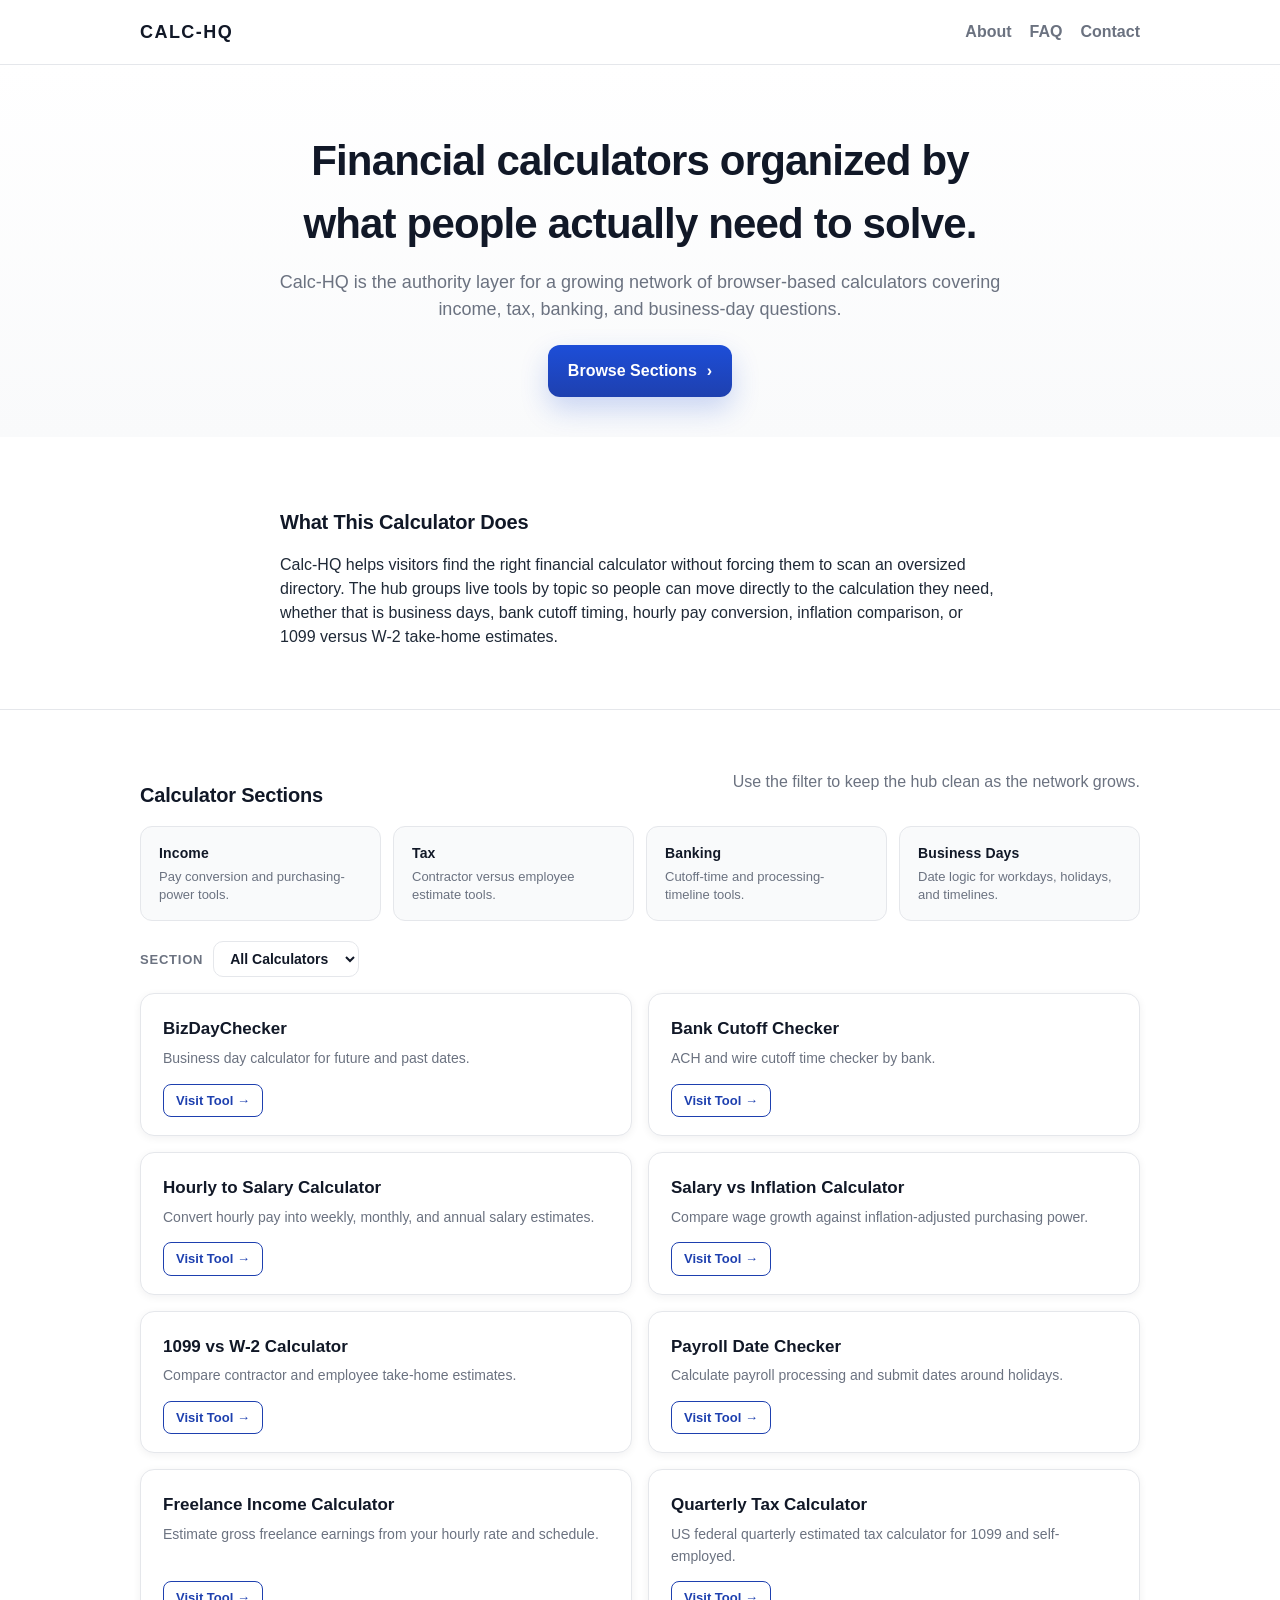
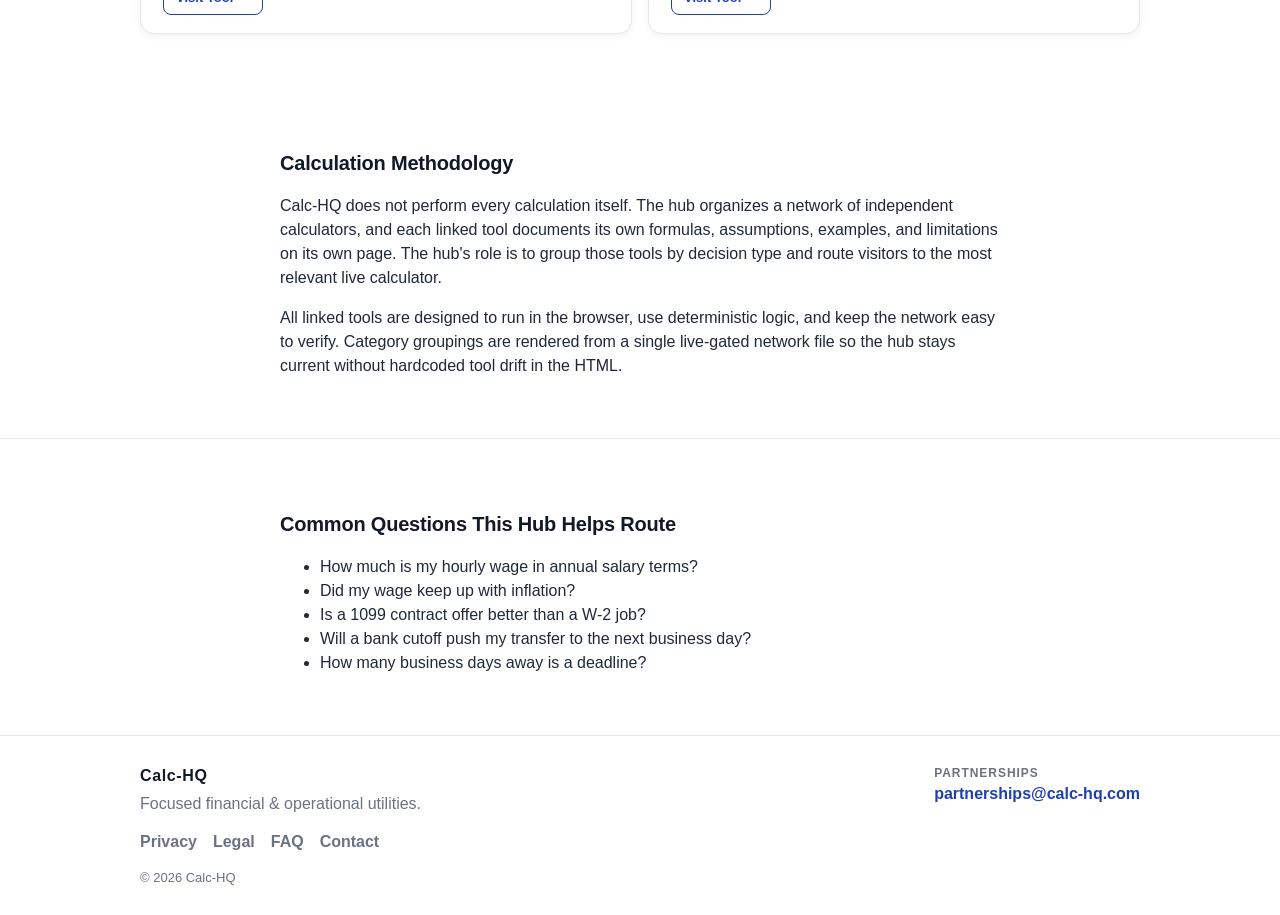
==== index.html @ 16f9c6d6 "UPDATED" ====
<!doctype html>
<html lang="en">
<head>
  <meta charset="utf-8" />
  <meta name="viewport" content="width=device-width, initial-scale=1" />
  <title>Calc-HQ | Calc-HQ.com</title>
  <meta name="description" content="Authority hub for the Calc-HQ calculator network." />
  <link rel="canonical" href="https://calc-hq.com/" />
  <meta name="robots" content="index,follow" />
  <link rel="icon" href="assets/favicon.svg" type="image/svg+xml" />
  <link rel="stylesheet" href="assets/styles.css" />
  <script async src="https://pagead2.googlesyndication.com/pagead/js/adsbygoogle.js?client=ca-pub-7744853829365165" crossorigin="anonymous"></script>
</head>
<body>
  <a class="skip-link" href="#main">Skip to content</a>
  <header class="site-header">
    <div class="container header-inner">
      <a class="brand" href="index.html">CALC‑HQ</a>
      <nav class="nav" aria-label="Primary">
        <button class="nav-toggle" aria-expanded="false" aria-controls="nav-menu">Menu</button>
        <ul id="nav-menu" class="nav-list">
          <li><a href="about.html">About</a></li>
          <li><a href="faq.html">FAQ</a></li>
          <li><a href="contact.html">Contact</a></li>
        </ul>
      </nav>
    </div>
  </header>

  <main id="main">
    
<section class="hero">
  <div class="container hero-inner">
    <h1>Financial calculators organized by what people actually need to solve.</h1>
    <p class="hero-sub">Calc-HQ is the authority layer for a growing network of browser-based calculators covering income, tax, banking, and business-day questions.</p>
    <div class="hero-actions">
      <a class="btn" href="#tool-sections">Browse Sections <span aria-hidden="true">›</span></a>
    </div>
  </div>
</section>

<section class="section">
  <div class="container prose">
    <h2>What This Calculator Does</h2>
    <p>Calc-HQ helps visitors find the right financial calculator without forcing them to scan an oversized directory. The hub groups live tools by topic so people can move directly to the calculation they need, whether that is business days, bank cutoff timing, hourly pay conversion, inflation comparison, or 1099 versus W-2 take-home estimates.</p>
  </div>
</section>

<section id="tool-sections" class="section section-divider">
  <div class="container">
    <div class="section-head">
      <h2>Calculator Sections</h2>
      <p class="muted">Use the filter to keep the hub clean as the network grows.</p>
    </div>
    <div class="category-grid">
      <article class="category-chip"><h3>Income</h3><p>Pay conversion and purchasing-power tools.</p></article>
      <article class="category-chip"><h3>Tax</h3><p>Contractor versus employee estimate tools.</p></article>
      <article class="category-chip"><h3>Banking</h3><p>Cutoff-time and processing-timeline tools.</p></article>
      <article class="category-chip"><h3>Business Days</h3><p>Date logic for workdays, holidays, and timelines.</p></article>
    </div>
    <div class="filters">
      <label class="filter-label" for="categoryFilter">Section</label>
      <select id="categoryFilter" class="filter-select" data-tool-filter>
        <option value="all">All Calculators</option>
        <option value="income">Income</option>
        <option value="tax">Tax</option>
        <option value="banking">Banking</option>
        <option value="business-days">Business Days</option>
      </select>
    </div>
    <div class="card-grid" data-tool-grid></div>
  </div>
</section>

<section class="section">
  <div class="container prose">
    <h2>Calculation Methodology</h2>
    <p>Calc-HQ does not perform every calculation itself. The hub organizes a network of independent calculators, and each linked tool documents its own formulas, assumptions, examples, and limitations on its own page. The hub's role is to group those tools by decision type and route visitors to the most relevant live calculator.</p>
    <p>All linked tools are designed to run in the browser, use deterministic logic, and keep the network easy to verify. Category groupings are rendered from a single live-gated network file so the hub stays current without hardcoded tool drift in the HTML.</p>
  </div>
</section>

<section class="section section-divider">
  <div class="container prose">
    <h2>Common Questions This Hub Helps Route</h2>
    <ul>
      <li>How much is my hourly wage in annual salary terms?</li>
      <li>Did my wage keep up with inflation?</li>
      <li>Is a 1099 contract offer better than a W-2 job?</li>
      <li>Will a bank cutoff push my transfer to the next business day?</li>
      <li>How many business days away is a deadline?</li>
    </ul>
  </div>
</section>

  </main>

  <footer class="site-footer">
    <div class="container footer-inner">
      <div class="footer-top">
        <div>
          <div class="footer-title">Calc‑HQ</div>
          <div class="footer-sub">Focused financial & operational utilities.</div>
        </div>
        <div class="footer-contact">
          <div class="footer-label">Partnerships</div>
          <a class="footer-email" href="mailto:partnerships@calc-hq.com">partnerships@calc-hq.com</a>
        </div>
      </div>
      <div class="footer-links">
        <a href="privacy.html">Privacy</a>
        <a href="legal.html">Legal</a>
        <a href="faq.html">FAQ</a>
        <a href="contact.html">Contact</a>
      </div>
      <div class="footer-bottom">© 2026 Calc‑HQ</div>
    </div>
  </footer>

  <script src="network.js" defer></script>
  <script src="assets/app.js" defer></script>
</body>
</html>
---- assets/styles.css ----
:root{
  --bg:#ffffff;
  --text:#111827;
  --muted:#6b7280;
  --border:#e5e7eb;
  --card:#ffffff;
  --shadow: 0 10px 25px rgba(17,24,39,.08);
  --primary:#1d4ed8;
  --primary2:#1e40af;
  --max: 1040px;
  --radius: 14px;
}
*{box-sizing:border-box}
html,body{height:100%}
body{
  margin:0;
  font-family:-apple-system,BlinkMacSystemFont,"Segoe UI",Roboto,Inter,Helvetica,Arial,"Apple Color Emoji","Segoe UI Emoji";
  background:var(--bg);
  color:var(--text);
  line-height:1.5;
}
a{color:inherit}
.container{max-width:var(--max);margin:0 auto;padding:0 20px}
.skip-link{position:absolute;left:-999px;top:10px;background:#000;color:#fff;padding:8px 10px;border-radius:10px}
.skip-link:focus{left:10px;z-index:999}
.site-header{position:sticky;top:0;z-index:10;background:rgba(255,255,255,.9);backdrop-filter:saturate(180%) blur(10px);border-bottom:1px solid var(--border)}
.header-inner{display:flex;align-items:center;justify-content:space-between;height:64px}
.brand{font-weight:700;letter-spacing:.08em;text-decoration:none;font-size:18px}
.nav-toggle{display:none;border:1px solid var(--border);background:#fff;padding:8px 10px;border-radius:10px;font-weight:600}
.nav-list{display:flex;gap:18px;list-style:none;padding:0;margin:0}
.nav-list a{text-decoration:none;color:var(--muted);font-weight:600}
.nav-list a:hover{color:var(--text)}
.hero{padding:64px 0 40px;background:linear-gradient(#ffffff,#f9fafb)}
.hero-inner{text-align:center}
.hero h1{margin:0 auto;font-size:42px;letter-spacing:-.02em;max-width:740px}
.hero-sub{margin:14px auto 22px;max-width:760px;color:var(--muted);font-size:18px}
.hero-actions{display:flex;justify-content:center;gap:12px;flex-wrap:wrap}
.btn{display:inline-flex;align-items:center;gap:10px;background:linear-gradient(180deg,var(--primary),var(--primary2));color:#fff;padding:14px 20px;border-radius:12px;text-decoration:none;font-weight:700;box-shadow:0 12px 28px rgba(29,78,216,.22)}
.btn:hover{filter:brightness(1.03)}
.section{padding:44px 0}
.section-divider{border-top:1px solid var(--border);background:#fff}
.section-head{display:flex;align-items:flex-end;justify-content:space-between;gap:16px;margin-bottom:16px}
.section h2{margin:0;font-size:20px;letter-spacing:-.01em}
.muted{color:var(--muted)}
.grid{display:grid;grid-template-columns:repeat(2,minmax(0,1fr));gap:16px;margin-top:16px}
.card{border:1px solid var(--border);border-radius:var(--radius);background:var(--card);box-shadow:var(--shadow);padding:18px;display:flex;align-items:flex-end;justify-content:space-between;gap:10px;min-height:116px}
.card-title{margin:0;font-size:18px}
.card-desc{margin:6px 0 0;color:var(--muted)}
.card-link{text-decoration:none;color:var(--primary2);font-weight:800;white-space:nowrap}
.card-link:hover{text-decoration:underline}
.partnerships-block{text-align:center;padding:18px 0}
.email{display:inline-block;margin-top:10px;color:var(--primary2);font-weight:800;text-decoration:none}
.email:hover{text-decoration:underline}
.page-hero{padding:46px 0 12px;background:linear-gradient(#ffffff,#f9fafb);border-bottom:1px solid var(--border)}
.page-hero h1{margin:0;font-size:34px;letter-spacing:-.02em}
.prose{max-width:760px}
.prose h2{margin:26px 0 10px}
.prose p,.prose li{color:#1f2937}
.note{margin-top:18px;border:1px dashed var(--border);padding:14px;border-radius:12px;color:var(--muted);background:#fcfcfd}
.site-footer{border-top:1px solid var(--border);background:#fff;padding:28px 0}
.footer-inner{display:flex;flex-direction:column;gap:14px}
.footer-top{display:flex;justify-content:space-between;gap:14px;flex-wrap:wrap}
.footer-title{font-weight:800;letter-spacing:.04em}
.footer-sub{color:var(--muted);margin-top:4px}
.footer-label{color:var(--muted);font-size:12px;font-weight:700;text-transform:uppercase;letter-spacing:.08em}
.footer-email{text-decoration:none;font-weight:800;color:var(--primary2)}
.footer-email:hover{text-decoration:underline}
.footer-links{display:flex;gap:16px;flex-wrap:wrap}
.footer-links a{color:var(--muted);text-decoration:none;font-weight:700}
.footer-links a:hover{color:var(--text)}
.footer-bottom{color:var(--muted);font-size:13px}
/* Category chips */
.category-grid{display:grid;grid-template-columns:repeat(4,minmax(0,1fr));gap:12px;margin:16px 0}
.category-chip{background:#f9fafb;border:1px solid var(--border);border-radius:12px;padding:16px 18px}
.category-chip h3{margin:0 0 4px;font-size:14px;font-weight:700;letter-spacing:.01em;color:var(--text)}
.category-chip p{margin:0;font-size:13px;color:var(--muted);line-height:1.4}

/* Filter */
.filters{display:flex;align-items:center;gap:10px;margin:20px 0 16px}
.filter-label{font-size:13px;font-weight:700;color:var(--muted);text-transform:uppercase;letter-spacing:.06em;white-space:nowrap}
.filter-select{padding:8px 12px;border:1.5px solid var(--border);border-radius:10px;font-size:14px;font-weight:600;background:#fff;color:var(--text);cursor:pointer;outline:none}
.filter-select:focus{border-color:var(--primary)}

/* Tool card grid */
.card-grid{display:grid;grid-template-columns:repeat(2,minmax(0,1fr));gap:16px}
.tool-card{background:#fff;border:1px solid var(--border);border-radius:var(--radius);box-shadow:0 2px 8px rgba(17,24,39,.06);padding:22px 22px 18px;display:flex;flex-direction:column;justify-content:space-between;gap:14px;transition:box-shadow .15s,transform .15s}
.tool-card:hover{box-shadow:0 8px 24px rgba(17,24,39,.12);transform:translateY(-2px)}
.tool-card h3{margin:0 0 6px;font-size:17px;font-weight:700;color:var(--text)}
.tool-card p{margin:0;font-size:14px;color:var(--muted);line-height:1.55}
.tool-card .card-link{display:inline-flex;align-items:center;gap:6px;font-size:13px;font-weight:700;color:var(--primary2);text-decoration:none;border:1.5px solid var(--primary2);border-radius:8px;padding:6px 12px;align-self:flex-start;transition:background .15s,color .15s}
.tool-card .card-link:hover{background:var(--primary2);color:#fff;text-decoration:none}

/* FAQ list */
.faq-list{max-width:760px;display:flex;flex-direction:column;gap:18px}
.faq-item{background:#fff;border:1px solid var(--border);border-radius:var(--radius);padding:22px 24px;box-shadow:0 2px 8px rgba(17,24,39,.05)}
.faq-item h3{margin:0 0 8px;font-size:16px;font-weight:700}
.faq-item p{margin:0;color:#374151;line-height:1.65;font-size:15px}

@media (max-width:760px){
  .hero h1{font-size:32px}
  .grid{grid-template-columns:1fr}
  .category-grid{grid-template-columns:repeat(2,minmax(0,1fr))}
  .card-grid{grid-template-columns:1fr}
  .nav-toggle{display:inline-flex}
  .nav-list{display:none;position:absolute;right:20px;top:64px;background:#fff;border:1px solid var(--border);border-radius:12px;padding:10px;flex-direction:column;gap:8px;box-shadow:var(--shadow);min-width:200px}
  .nav-list.open{display:flex}
}
@media (max-width:480px){
  .category-grid{grid-template-columns:1fr}
}
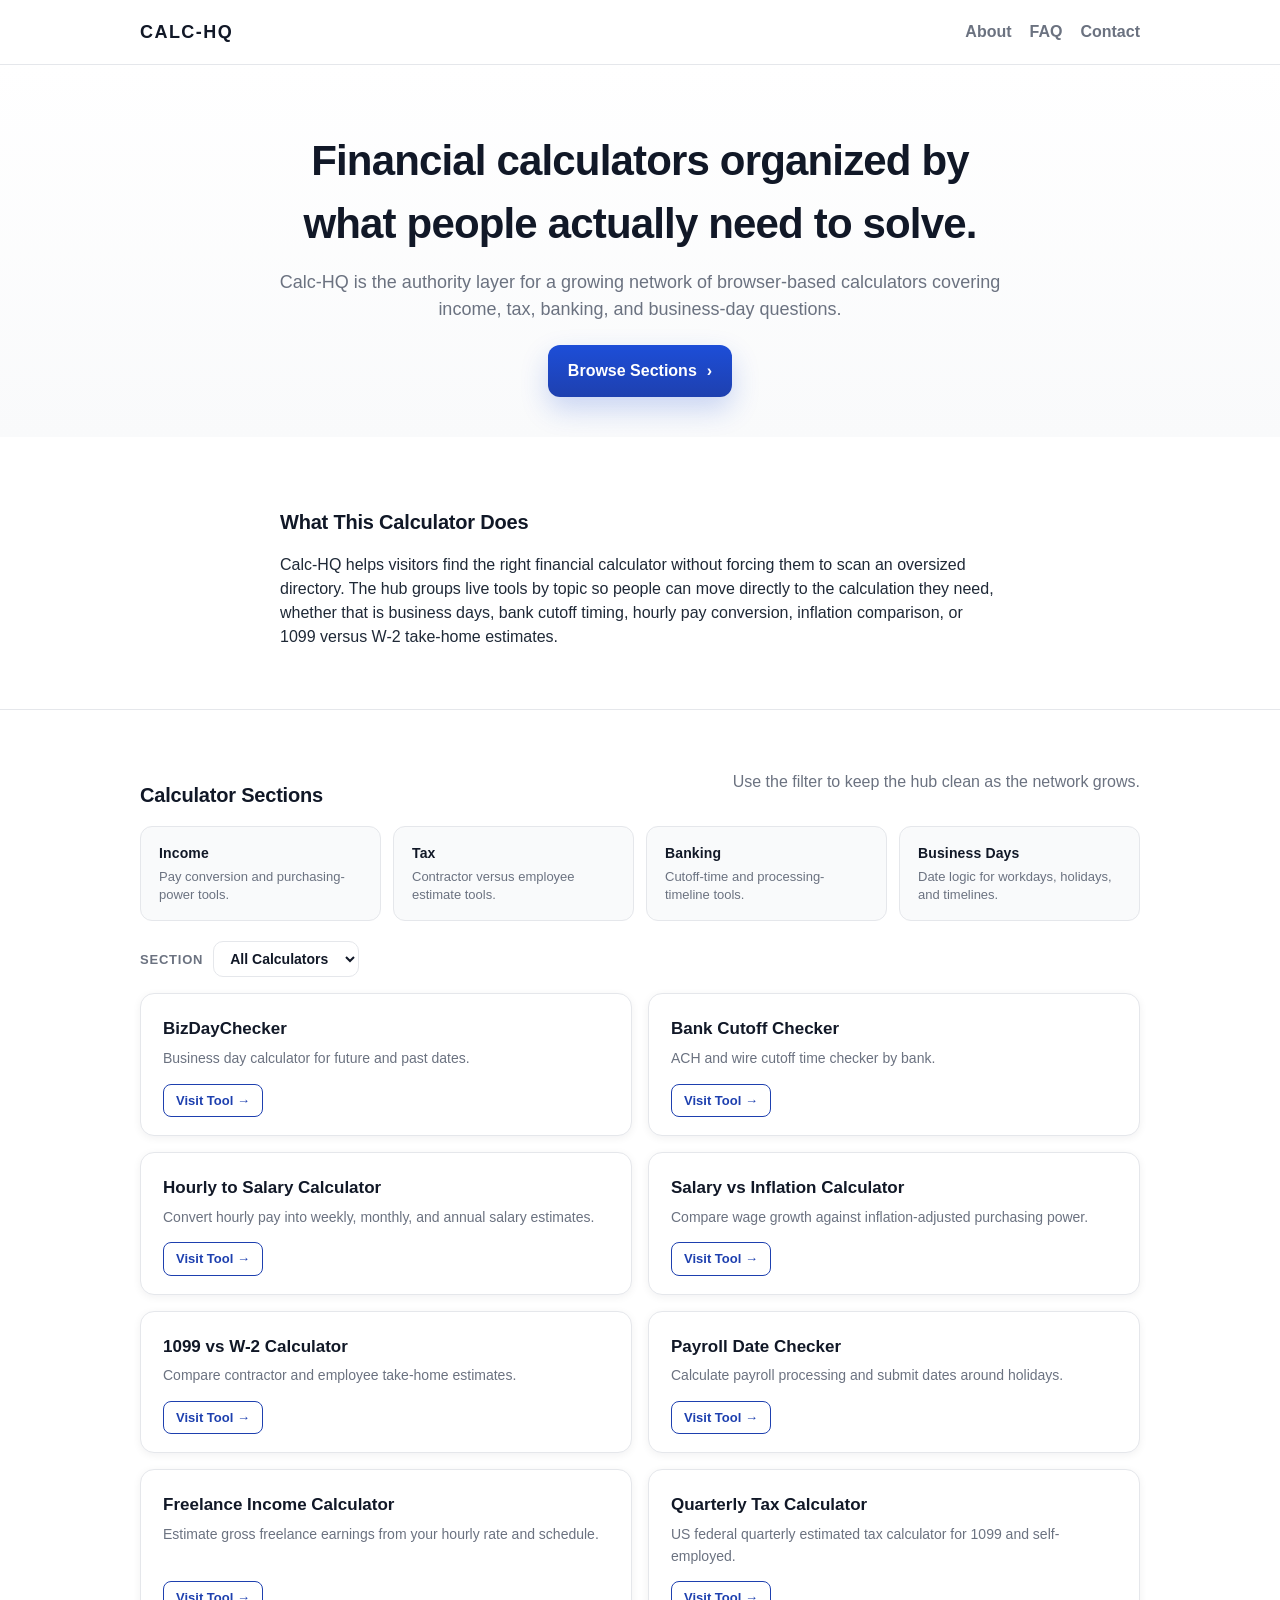
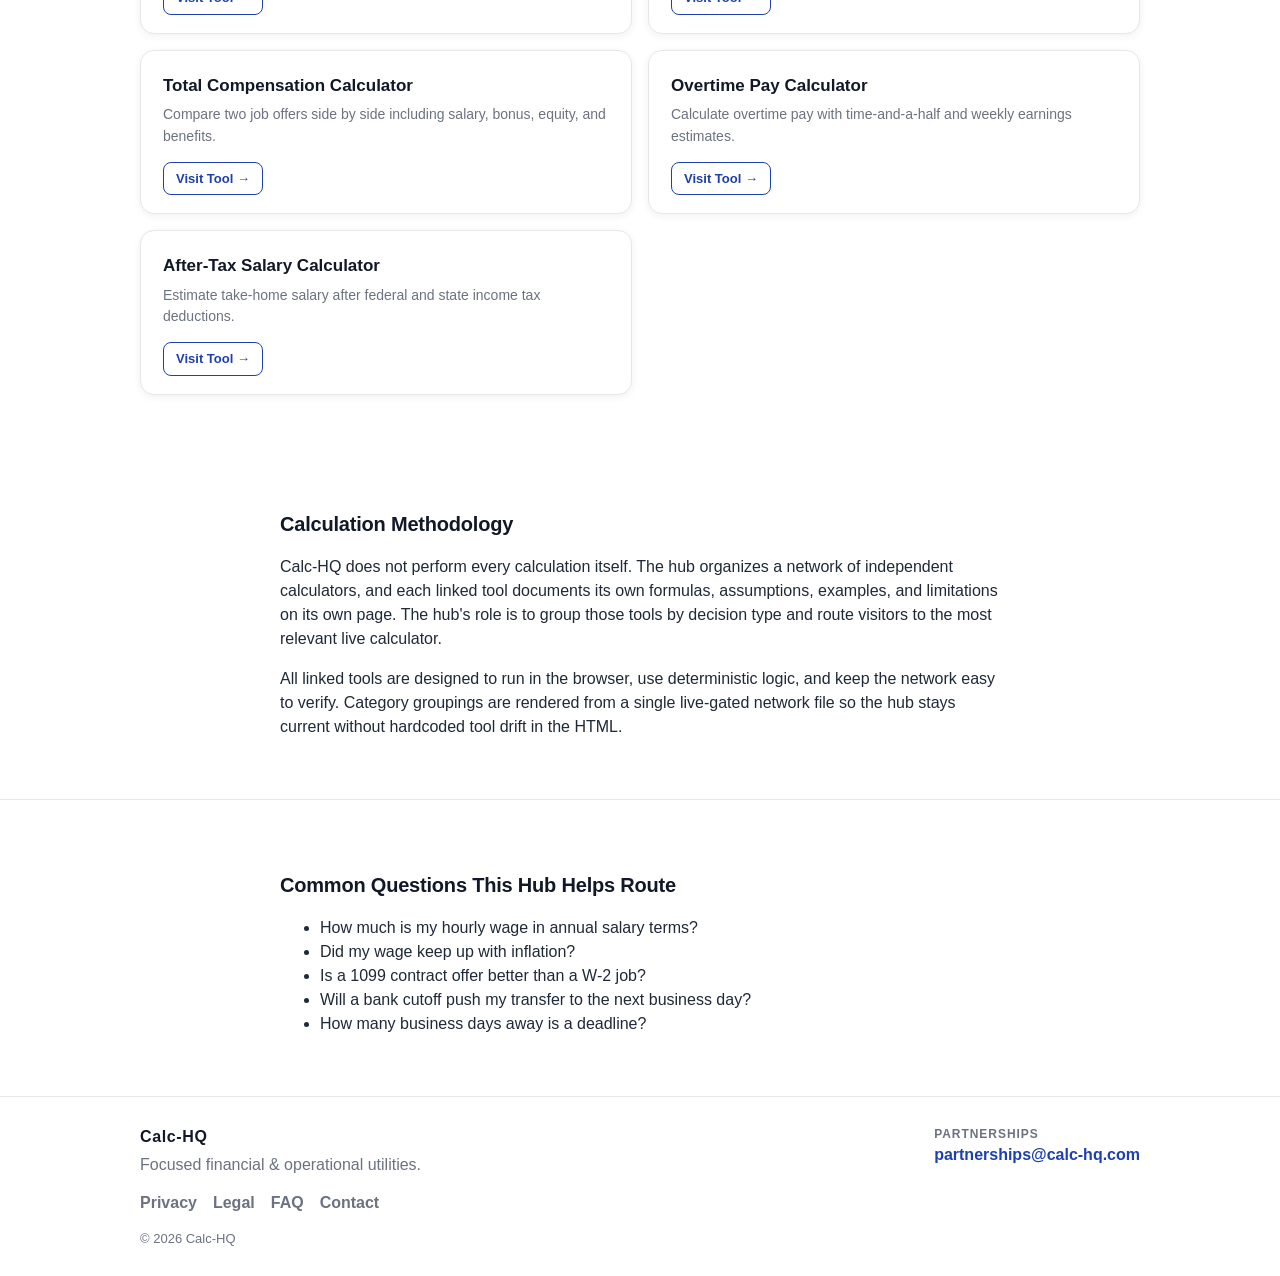
==== commit 8ebb70dd: "updated" ====
--- a/index.html
+++ b/index.html
@@ -6,7 +6,12 @@
   <title>Calc-HQ | Calc-HQ.com</title>
   <meta name="description" content="Authority hub for the Calc-HQ calculator network." />
   <link rel="canonical" href="https://calc-hq.com/" />
-  <meta name="robots" content="index,follow" />
+  <meta name="robots" content="index, follow" />
+  <meta property="og:type" content="website" />
+  <meta property="og:title" content="Calc-HQ | Calc-HQ.com" />
+  <meta property="og:description" content="Authority hub for the Calc-HQ calculator network." />
+  <meta property="og:url" content="https://calc-hq.com/" />
+  <meta name="google-adsense-account" content="ca-pub-7744853829365165" />
   <link rel="icon" href="assets/favicon.svg" type="image/svg+xml" />
   <link rel="stylesheet" href="assets/styles.css" />
   <script async src="https://pagead2.googlesyndication.com/pagead/js/adsbygoogle.js?client=ca-pub-7744853829365165" crossorigin="anonymous"></script>
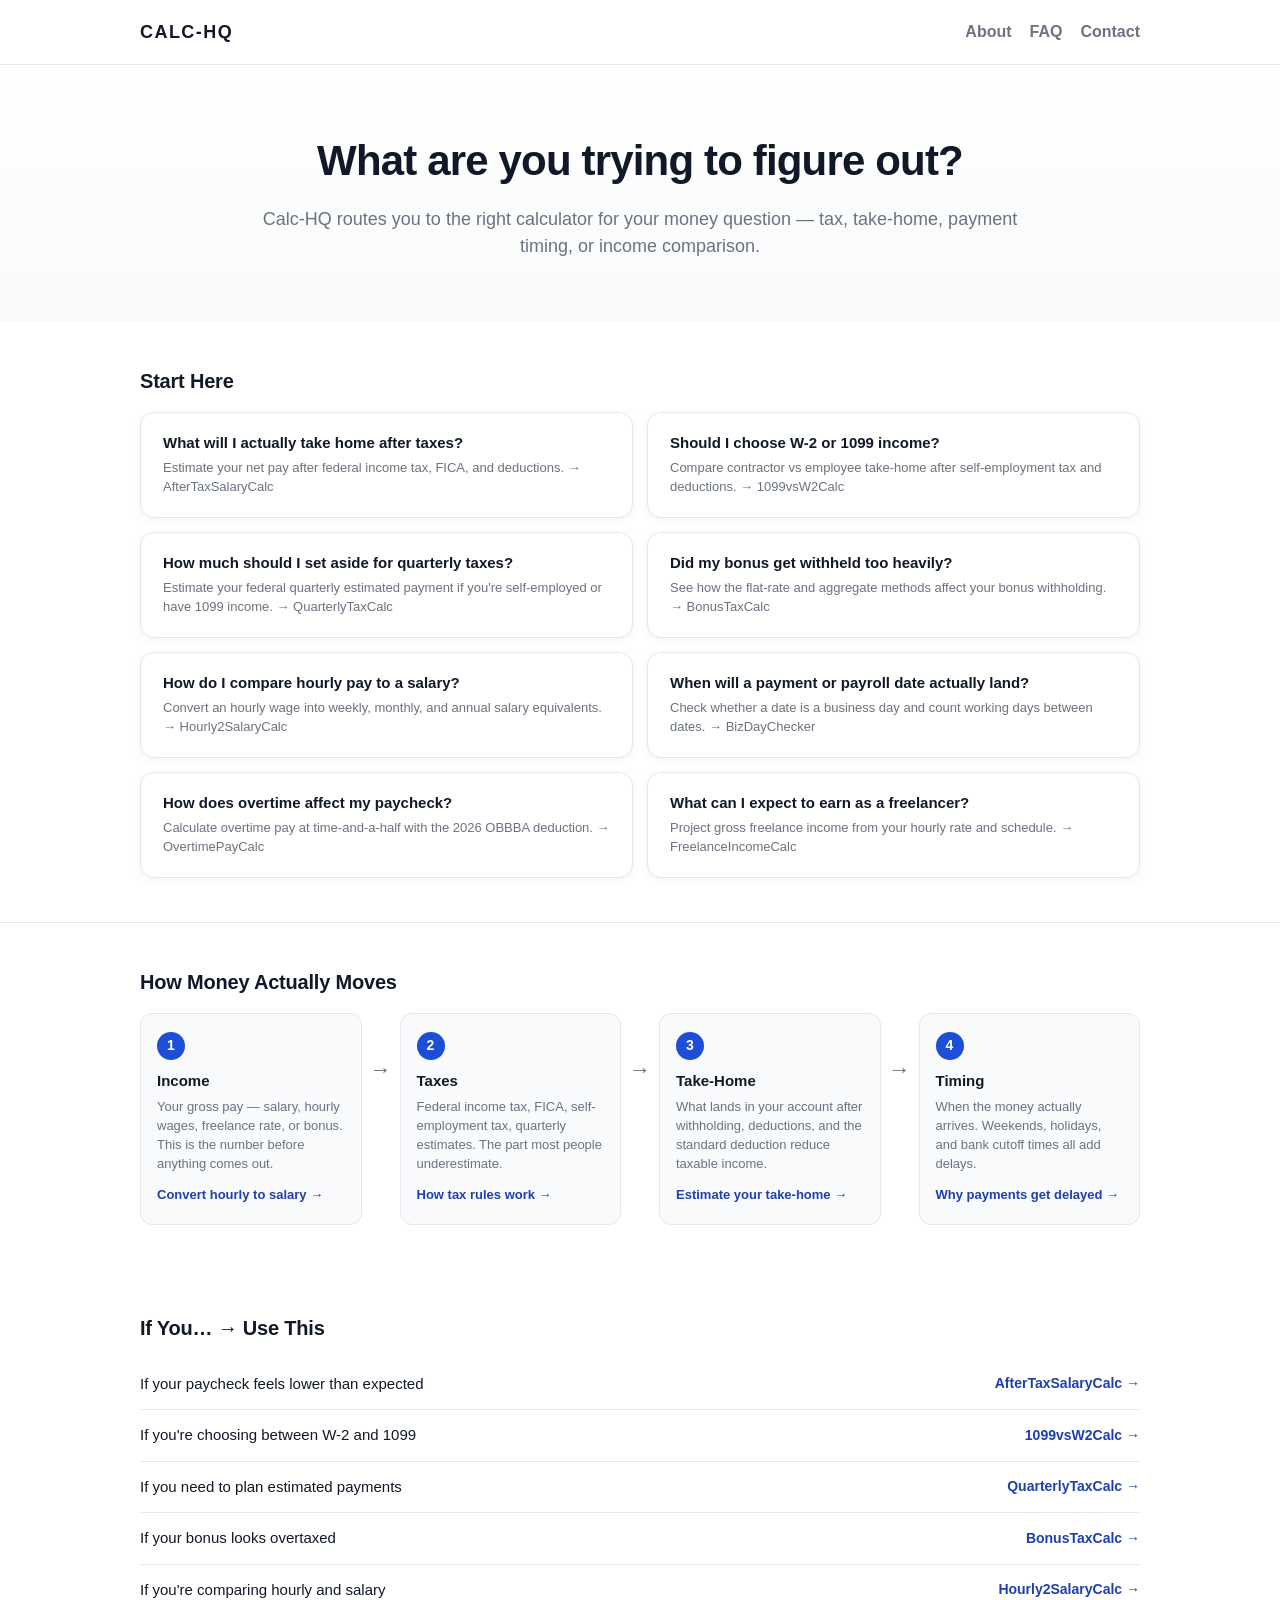
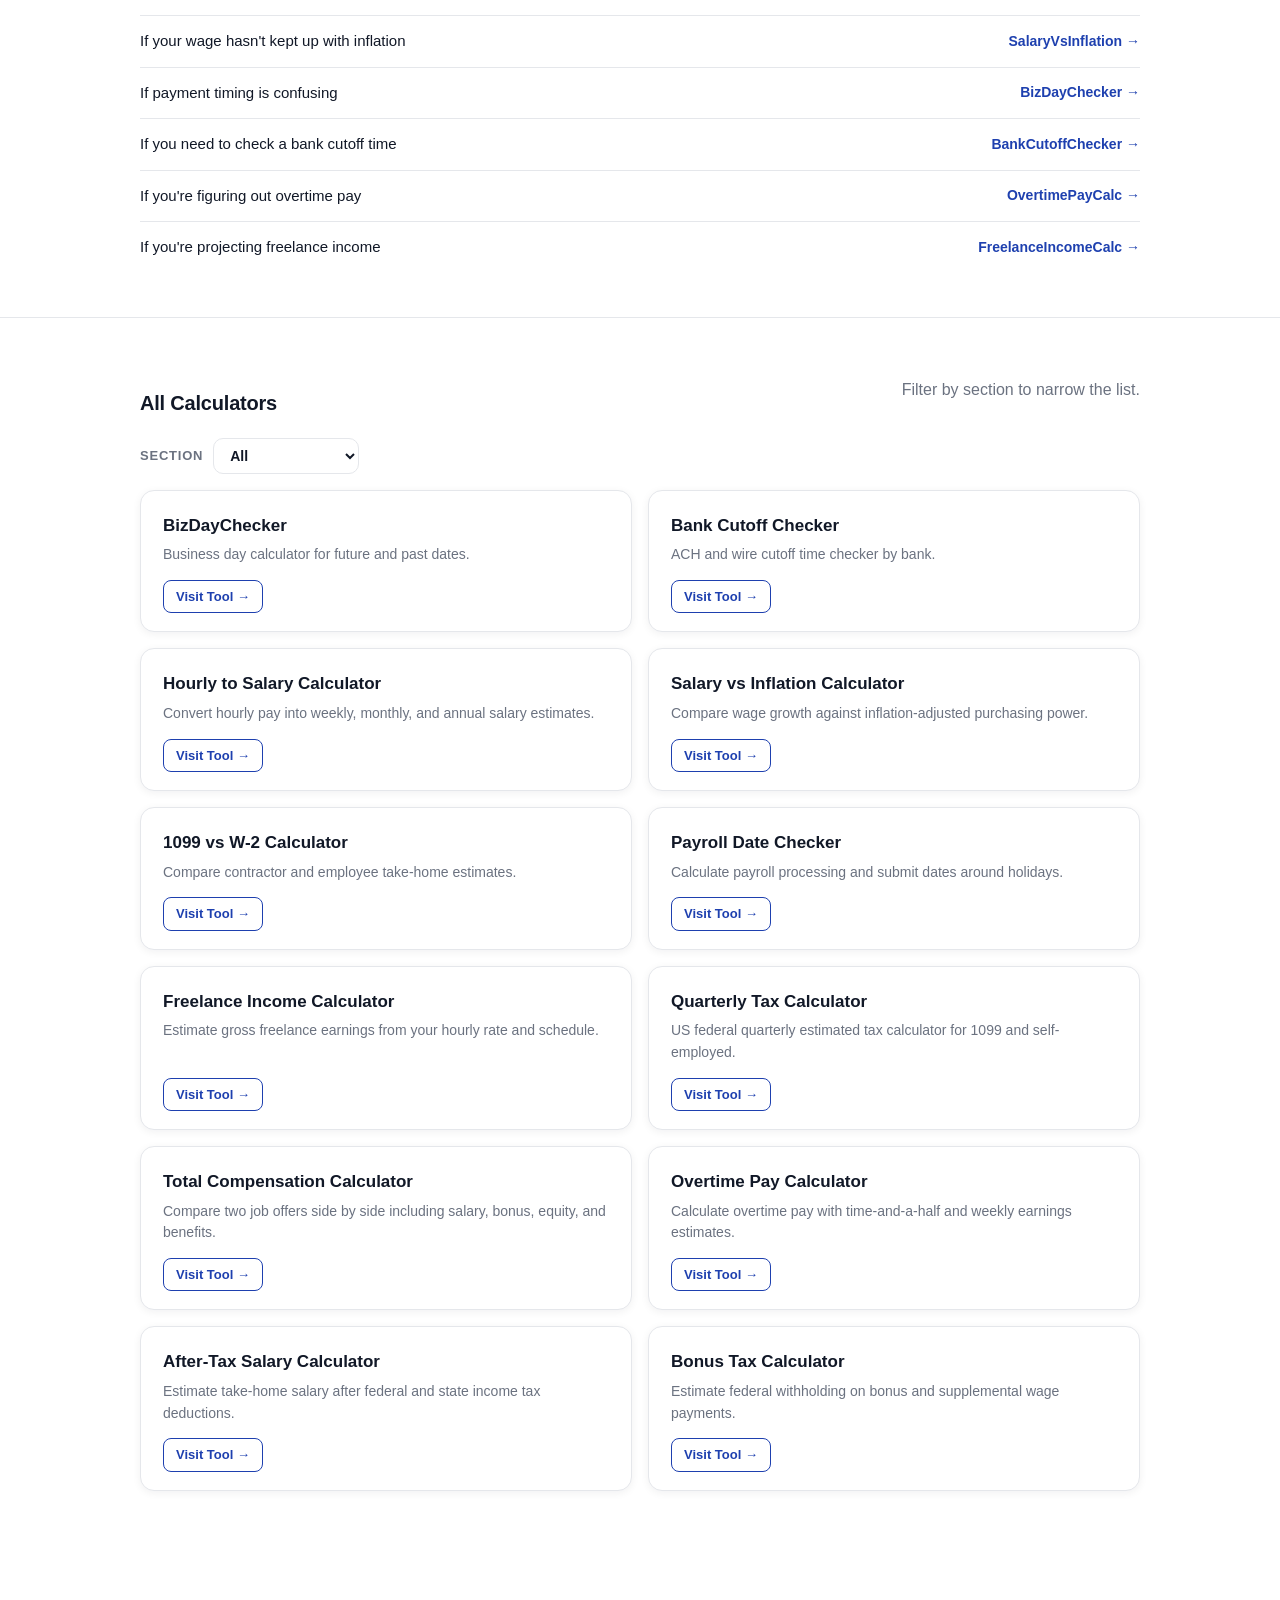
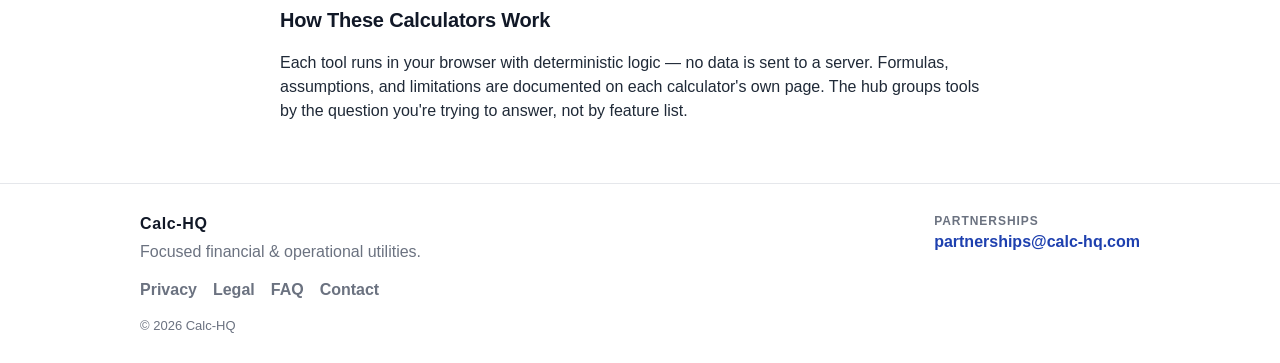
==== commit 8a8a58ef: "Authority patch: decision-routing hub with money flow and scenarios Phase 1: Replace generic intro w" ====
--- a/index.html
+++ b/index.html
@@ -36,37 +36,172 @@
     
 <section class="hero">
   <div class="container hero-inner">
-    <h1>Financial calculators organized by what people actually need to solve.</h1>
-    <p class="hero-sub">Calc-HQ is the authority layer for a growing network of browser-based calculators covering income, tax, banking, and business-day questions.</p>
-    <div class="hero-actions">
-      <a class="btn" href="#tool-sections">Browse Sections <span aria-hidden="true">›</span></a>
-    </div>
+    <h1>What are you trying to figure out?</h1>
+    <p class="hero-sub">Calc-HQ routes you to the right calculator for your money question — tax, take-home, payment timing, or income comparison.</p>
   </div>
 </section>
 
 <section class="section">
-  <div class="container prose">
-    <h2>What This Calculator Does</h2>
-    <p>Calc-HQ helps visitors find the right financial calculator without forcing them to scan an oversized directory. The hub groups live tools by topic so people can move directly to the calculation they need, whether that is business days, bank cutoff timing, hourly pay conversion, inflation comparison, or 1099 versus W-2 take-home estimates.</p>
+  <div class="container">
+    <div class="section-head"><h2>Start Here</h2></div>
+    <div class="decision-grid">
+
+      <a class="decision-card" href="https://aftertaxsalarycalc.com" target="_blank" rel="noopener">
+        <span class="decision-q">What will I actually take home after taxes?</span>
+        <span class="decision-a">Estimate your net pay after federal income tax, FICA, and deductions. → AfterTaxSalaryCalc</span>
+      </a>
+
+      <a class="decision-card" href="https://1099vsw2calc.com" target="_blank" rel="noopener">
+        <span class="decision-q">Should I choose W-2 or 1099 income?</span>
+        <span class="decision-a">Compare contractor vs employee take-home after self-employment tax and deductions. → 1099vsW2Calc</span>
+      </a>
+
+      <a class="decision-card" href="https://quarterlytaxcalc.com" target="_blank" rel="noopener">
+        <span class="decision-q">How much should I set aside for quarterly taxes?</span>
+        <span class="decision-a">Estimate your federal quarterly estimated payment if you're self-employed or have 1099 income. → QuarterlyTaxCalc</span>
+      </a>
+
+      <a class="decision-card" href="https://bonustaxcalc.com" target="_blank" rel="noopener">
+        <span class="decision-q">Did my bonus get withheld too heavily?</span>
+        <span class="decision-a">See how the flat-rate and aggregate methods affect your bonus withholding. → BonusTaxCalc</span>
+      </a>
+
+      <a class="decision-card" href="https://hourly2salarycalc.com" target="_blank" rel="noopener">
+        <span class="decision-q">How do I compare hourly pay to a salary?</span>
+        <span class="decision-a">Convert an hourly wage into weekly, monthly, and annual salary equivalents. → Hourly2SalaryCalc</span>
+      </a>
+
+      <a class="decision-card" href="https://bizdaychecker.com" target="_blank" rel="noopener">
+        <span class="decision-q">When will a payment or payroll date actually land?</span>
+        <span class="decision-a">Check whether a date is a business day and count working days between dates. → BizDayChecker</span>
+      </a>
+
+      <a class="decision-card" href="https://overtimepaycalc.com" target="_blank" rel="noopener">
+        <span class="decision-q">How does overtime affect my paycheck?</span>
+        <span class="decision-a">Calculate overtime pay at time-and-a-half with the 2026 OBBBA deduction. → OvertimePayCalc</span>
+      </a>
+
+      <a class="decision-card" href="https://freelanceincomecalc.com" target="_blank" rel="noopener">
+        <span class="decision-q">What can I expect to earn as a freelancer?</span>
+        <span class="decision-a">Project gross freelance income from your hourly rate and schedule. → FreelanceIncomeCalc</span>
+      </a>
+
+    </div>
+  </div>
+</section>
+
+<section class="section section-divider">
+  <div class="container">
+    <div class="section-head"><h2>How Money Actually Moves</h2></div>
+    <div class="flow-grid">
+
+      <div class="flow-step">
+        <div class="flow-num">1</div>
+        <div class="flow-label">Income</div>
+        <p>Your gross pay — salary, hourly wages, freelance rate, or bonus. This is the number before anything comes out.</p>
+        <a href="https://hourly2salarycalc.com" target="_blank" rel="noopener">Convert hourly to salary →</a>
+      </div>
+
+      <div class="flow-arrow">→</div>
+
+      <div class="flow-step">
+        <div class="flow-num">2</div>
+        <div class="flow-label">Taxes</div>
+        <p>Federal income tax, FICA, self-employment tax, quarterly estimates. The part most people underestimate.</p>
+        <a href="https://federaltaxrules.com" target="_blank" rel="noopener">How tax rules work →</a>
+      </div>
+
+      <div class="flow-arrow">→</div>
+
+      <div class="flow-step">
+        <div class="flow-num">3</div>
+        <div class="flow-label">Take-Home</div>
+        <p>What lands in your account after withholding, deductions, and the standard deduction reduce taxable income.</p>
+        <a href="https://aftertaxsalarycalc.com" target="_blank" rel="noopener">Estimate your take-home →</a>
+      </div>
+
+      <div class="flow-arrow">→</div>
+
+      <div class="flow-step">
+        <div class="flow-num">4</div>
+        <div class="flow-label">Timing</div>
+        <p>When the money actually arrives. Weekends, holidays, and bank cutoff times all add delays.</p>
+        <a href="http://businessdayrules.com" target="_blank" rel="noopener">Why payments get delayed →</a>
+      </div>
+
+    </div>
+  </div>
+</section>
+
+<section class="section">
+  <div class="container">
+    <div class="section-head"><h2>If You… → Use This</h2></div>
+    <div class="scenario-list">
+
+      <div class="scenario-row">
+        <span class="scenario-if">If your paycheck feels lower than expected</span>
+        <a class="scenario-link" href="https://aftertaxsalarycalc.com" target="_blank" rel="noopener">AfterTaxSalaryCalc →</a>
+      </div>
+
+      <div class="scenario-row">
+        <span class="scenario-if">If you're choosing between W-2 and 1099</span>
+        <a class="scenario-link" href="https://1099vsw2calc.com" target="_blank" rel="noopener">1099vsW2Calc →</a>
+      </div>
+
+      <div class="scenario-row">
+        <span class="scenario-if">If you need to plan estimated payments</span>
+        <a class="scenario-link" href="https://quarterlytaxcalc.com" target="_blank" rel="noopener">QuarterlyTaxCalc →</a>
+      </div>
+
+      <div class="scenario-row">
+        <span class="scenario-if">If your bonus looks overtaxed</span>
+        <a class="scenario-link" href="https://bonustaxcalc.com" target="_blank" rel="noopener">BonusTaxCalc →</a>
+      </div>
+
+      <div class="scenario-row">
+        <span class="scenario-if">If you're comparing hourly and salary</span>
+        <a class="scenario-link" href="https://hourly2salarycalc.com" target="_blank" rel="noopener">Hourly2SalaryCalc →</a>
+      </div>
+
+      <div class="scenario-row">
+        <span class="scenario-if">If your wage hasn't kept up with inflation</span>
+        <a class="scenario-link" href="https://salaryvsinflation.com" target="_blank" rel="noopener">SalaryVsInflation →</a>
+      </div>
+
+      <div class="scenario-row">
+        <span class="scenario-if">If payment timing is confusing</span>
+        <a class="scenario-link" href="https://bizdaychecker.com" target="_blank" rel="noopener">BizDayChecker →</a>
+      </div>
+
+      <div class="scenario-row">
+        <span class="scenario-if">If you need to check a bank cutoff time</span>
+        <a class="scenario-link" href="https://bankcutoffchecker.com" target="_blank" rel="noopener">BankCutoffChecker →</a>
+      </div>
+
+      <div class="scenario-row">
+        <span class="scenario-if">If you're figuring out overtime pay</span>
+        <a class="scenario-link" href="https://overtimepaycalc.com" target="_blank" rel="noopener">OvertimePayCalc →</a>
+      </div>
+
+      <div class="scenario-row">
+        <span class="scenario-if">If you're projecting freelance income</span>
+        <a class="scenario-link" href="https://freelanceincomecalc.com" target="_blank" rel="noopener">FreelanceIncomeCalc →</a>
+      </div>
+
+    </div>
   </div>
 </section>
 
 <section id="tool-sections" class="section section-divider">
   <div class="container">
     <div class="section-head">
-      <h2>Calculator Sections</h2>
-      <p class="muted">Use the filter to keep the hub clean as the network grows.</p>
-    </div>
-    <div class="category-grid">
-      <article class="category-chip"><h3>Income</h3><p>Pay conversion and purchasing-power tools.</p></article>
-      <article class="category-chip"><h3>Tax</h3><p>Contractor versus employee estimate tools.</p></article>
-      <article class="category-chip"><h3>Banking</h3><p>Cutoff-time and processing-timeline tools.</p></article>
-      <article class="category-chip"><h3>Business Days</h3><p>Date logic for workdays, holidays, and timelines.</p></article>
+      <h2>All Calculators</h2>
+      <p class="muted">Filter by section to narrow the list.</p>
     </div>
     <div class="filters">
       <label class="filter-label" for="categoryFilter">Section</label>
       <select id="categoryFilter" class="filter-select" data-tool-filter>
-        <option value="all">All Calculators</option>
+        <option value="all">All</option>
         <option value="income">Income</option>
         <option value="tax">Tax</option>
         <option value="banking">Banking</option>
@@ -79,22 +214,8 @@
 
 <section class="section">
   <div class="container prose">
-    <h2>Calculation Methodology</h2>
-    <p>Calc-HQ does not perform every calculation itself. The hub organizes a network of independent calculators, and each linked tool documents its own formulas, assumptions, examples, and limitations on its own page. The hub's role is to group those tools by decision type and route visitors to the most relevant live calculator.</p>
-    <p>All linked tools are designed to run in the browser, use deterministic logic, and keep the network easy to verify. Category groupings are rendered from a single live-gated network file so the hub stays current without hardcoded tool drift in the HTML.</p>
-  </div>
-</section>
-
-<section class="section section-divider">
-  <div class="container prose">
-    <h2>Common Questions This Hub Helps Route</h2>
-    <ul>
-      <li>How much is my hourly wage in annual salary terms?</li>
-      <li>Did my wage keep up with inflation?</li>
-      <li>Is a 1099 contract offer better than a W-2 job?</li>
-      <li>Will a bank cutoff push my transfer to the next business day?</li>
-      <li>How many business days away is a deadline?</li>
-    </ul>
+    <h2>How These Calculators Work</h2>
+    <p>Each tool runs in your browser with deterministic logic — no data is sent to a server. Formulas, assumptions, and limitations are documented on each calculator's own page. The hub groups tools by the question you're trying to answer, not by feature list.</p>
   </div>
 </section>
 
@@ -123,6 +244,7 @@
   </footer>
 
   <script src="network.js" defer></script>
+<script src="assets/ads.js" defer></script>
   <script src="assets/app.js" defer></script>
 </body>
 </html>
--- a/assets/styles.css
+++ b/assets/styles.css
@@ -96,8 +96,36 @@
 .faq-item h3{margin:0 0 8px;font-size:16px;font-weight:700}
 .faq-item p{margin:0;color:#374151;line-height:1.65;font-size:15px}
 
+/* Decision cards */
+.decision-grid{display:grid;grid-template-columns:repeat(2,minmax(0,1fr));gap:14px}
+.decision-card{display:flex;flex-direction:column;gap:6px;border:1.5px solid var(--border);border-radius:var(--radius);padding:20px 22px;text-decoration:none;background:#fff;box-shadow:0 2px 8px rgba(17,24,39,.05);transition:box-shadow .15s,transform .15s}
+.decision-card:hover{box-shadow:0 8px 24px rgba(17,24,39,.12);transform:translateY(-2px);text-decoration:none}
+.decision-q{font-weight:700;font-size:15px;color:var(--text);line-height:1.35}
+.decision-a{font-size:13px;color:var(--muted);line-height:1.45}
+
+/* Money flow */
+.flow-grid{display:flex;align-items:flex-start;gap:8px;flex-wrap:wrap}
+.flow-step{flex:1;min-width:180px;background:#f9fafb;border:1px solid var(--border);border-radius:12px;padding:18px 16px}
+.flow-num{display:inline-flex;align-items:center;justify-content:center;width:28px;height:28px;border-radius:50%;background:var(--primary);color:#fff;font-weight:700;font-size:14px;margin-bottom:10px}
+.flow-label{font-weight:700;font-size:15px;display:block;margin-bottom:6px}
+.flow-step p{margin:0 0 8px;font-size:13px;color:var(--muted);line-height:1.45}
+.flow-step a{font-size:13px;font-weight:700;color:var(--primary2);text-decoration:none}
+.flow-step a:hover{text-decoration:underline}
+.flow-arrow{font-size:22px;color:var(--muted);padding-top:40px;font-weight:300}
+
+/* Scenario list */
+.scenario-list{display:flex;flex-direction:column;gap:0}
+.scenario-row{display:flex;align-items:center;justify-content:space-between;gap:16px;padding:14px 0;border-bottom:1px solid var(--border)}
+.scenario-row:last-child{border-bottom:none}
+.scenario-if{font-size:15px;color:var(--text);flex:1}
+.scenario-link{font-size:14px;font-weight:700;color:var(--primary2);text-decoration:none;white-space:nowrap}
+.scenario-link:hover{text-decoration:underline}
+
 @media (max-width:760px){
-  .hero h1{font-size:32px}
+  .decision-grid{grid-template-columns:1fr}
+  .flow-grid{flex-direction:column}
+  .flow-arrow{padding-top:0;text-align:center}
+  .scenario-row{flex-direction:column;align-items:flex-start;gap:4px}
   .grid{grid-template-columns:1fr}
   .category-grid{grid-template-columns:repeat(2,minmax(0,1fr))}
   .card-grid{grid-template-columns:1fr}
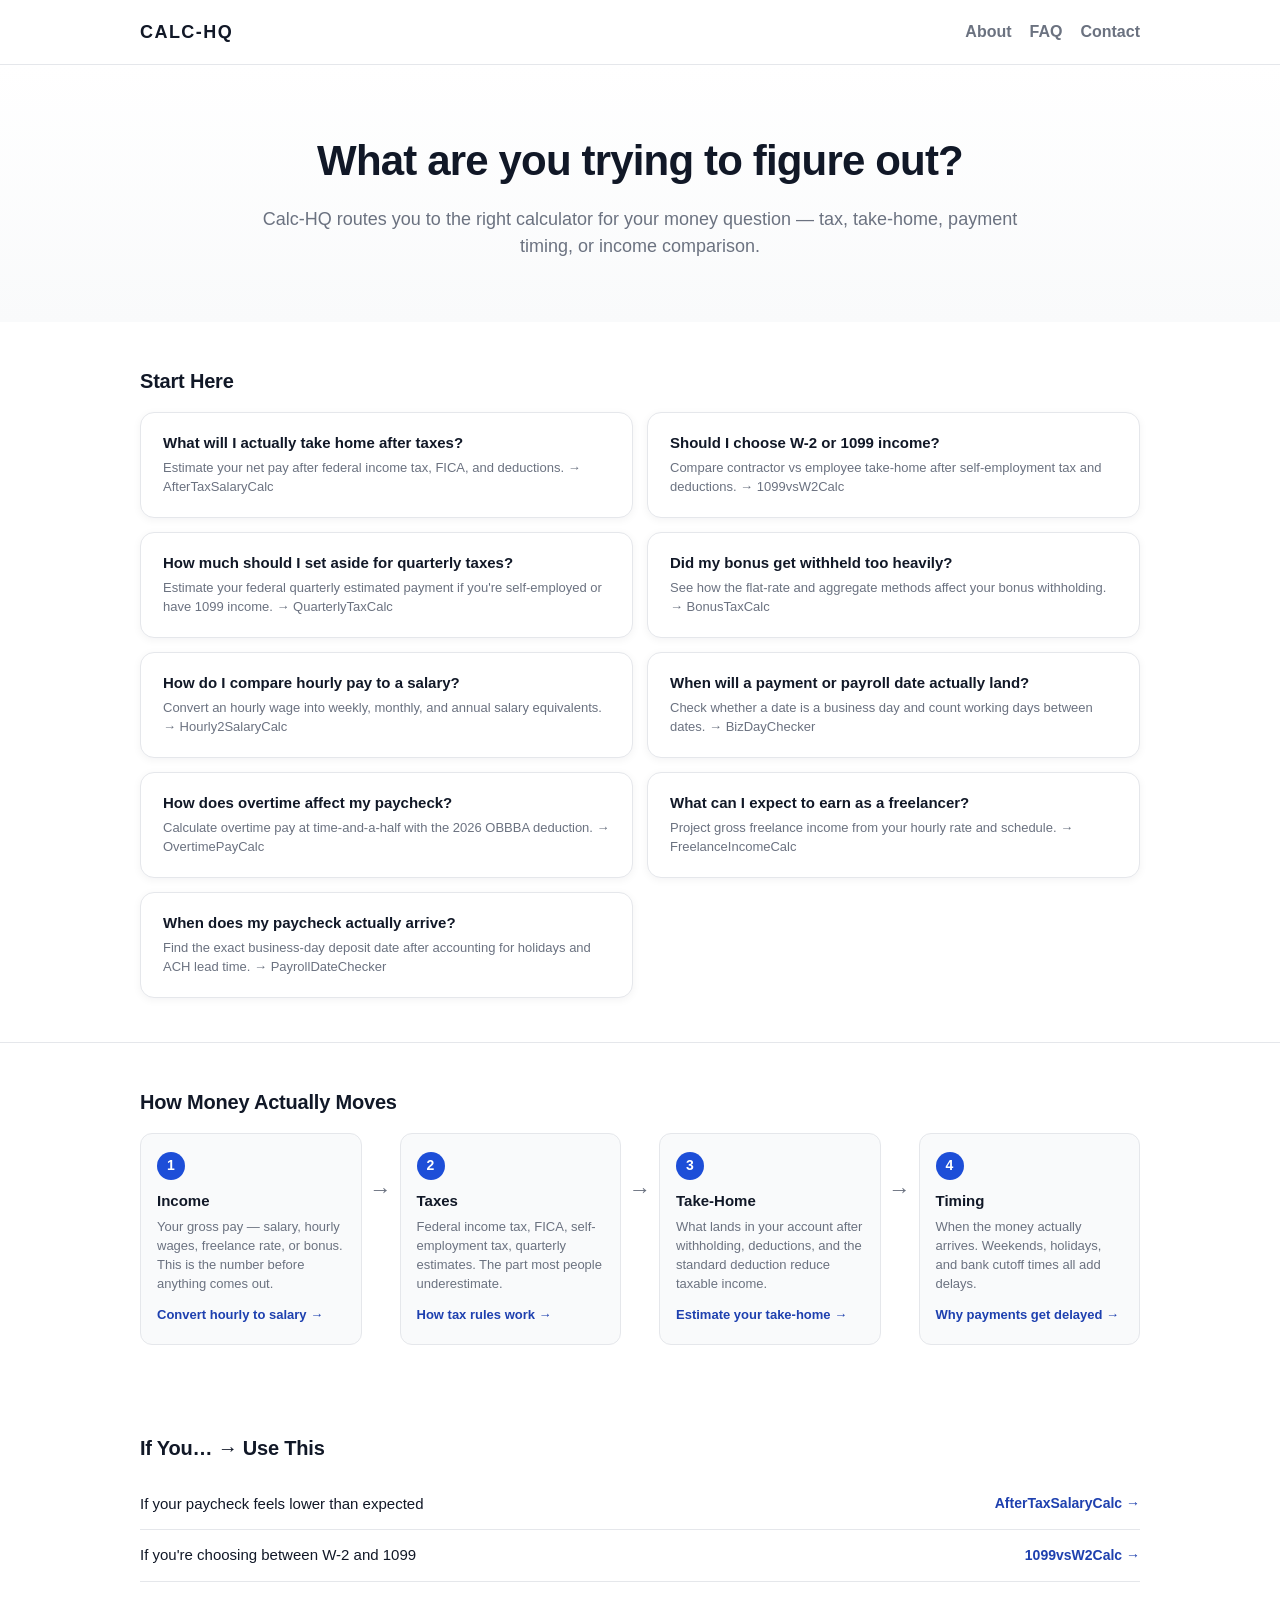
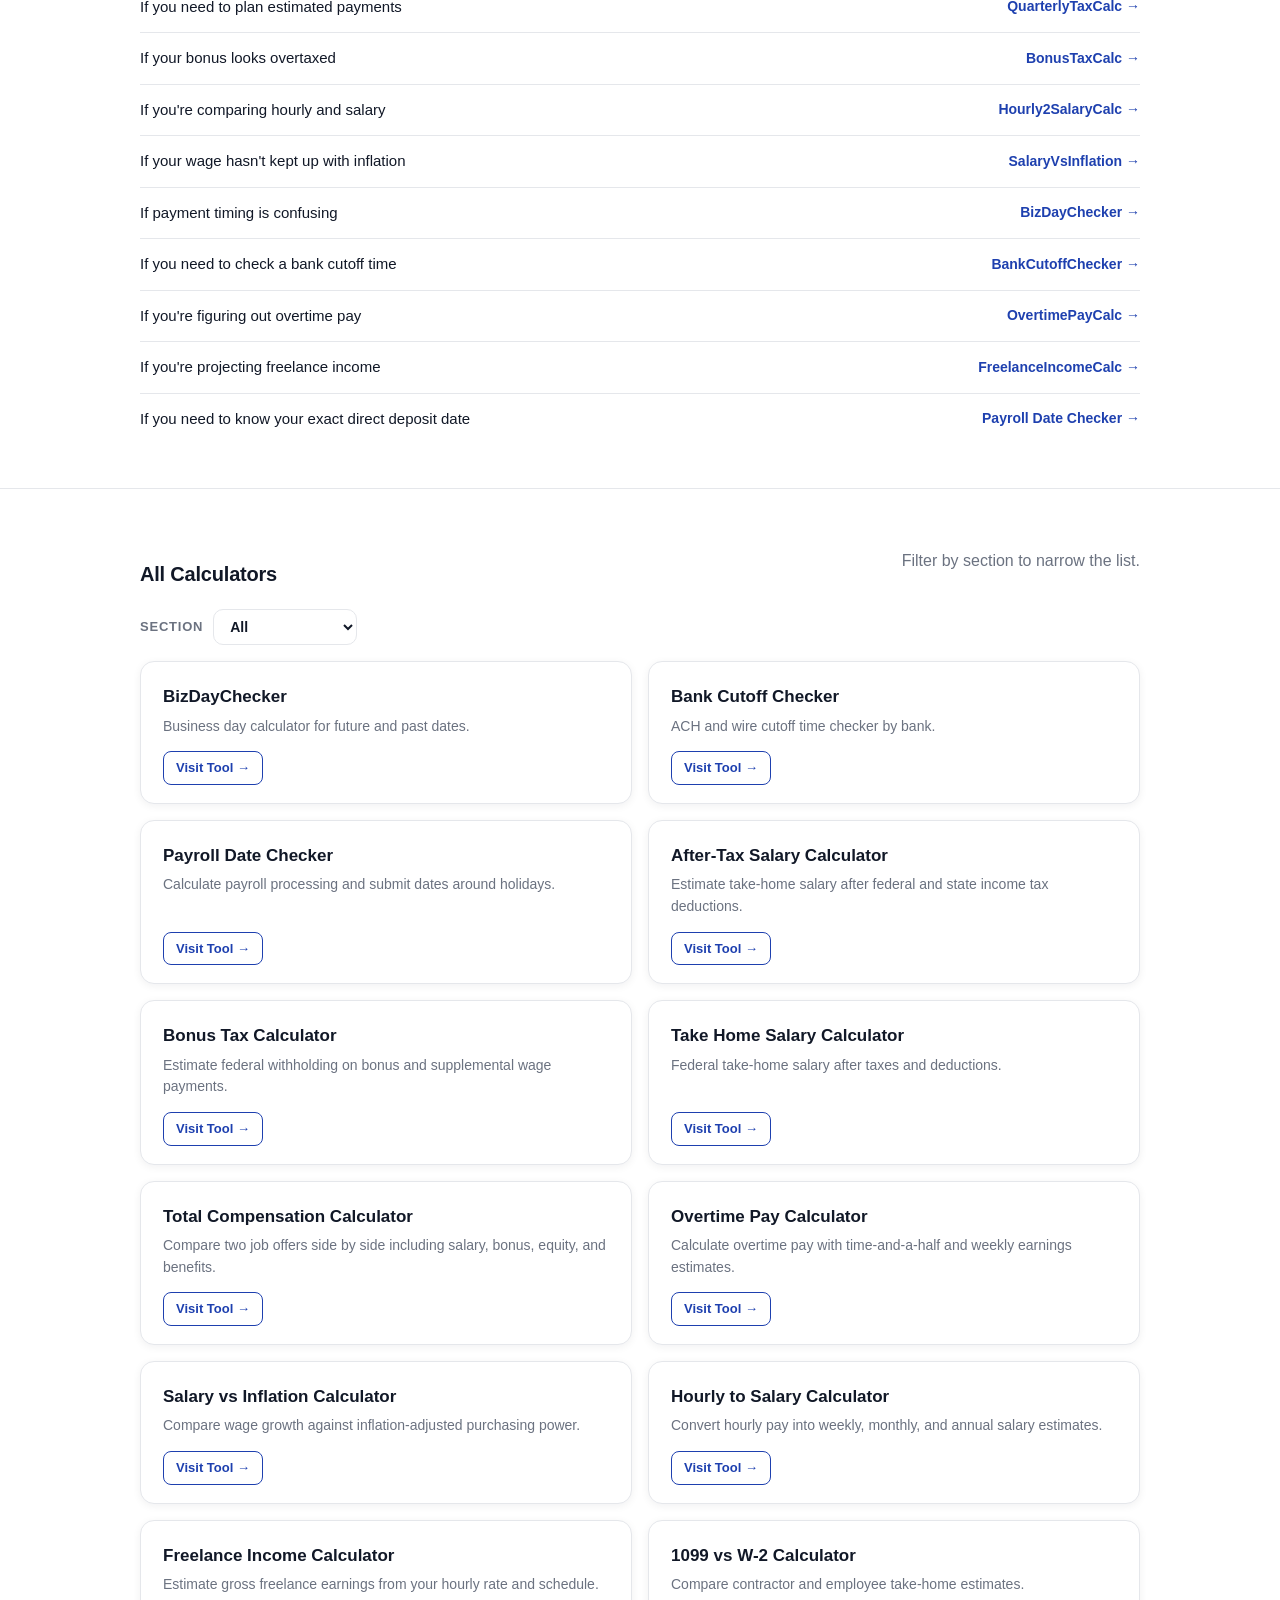
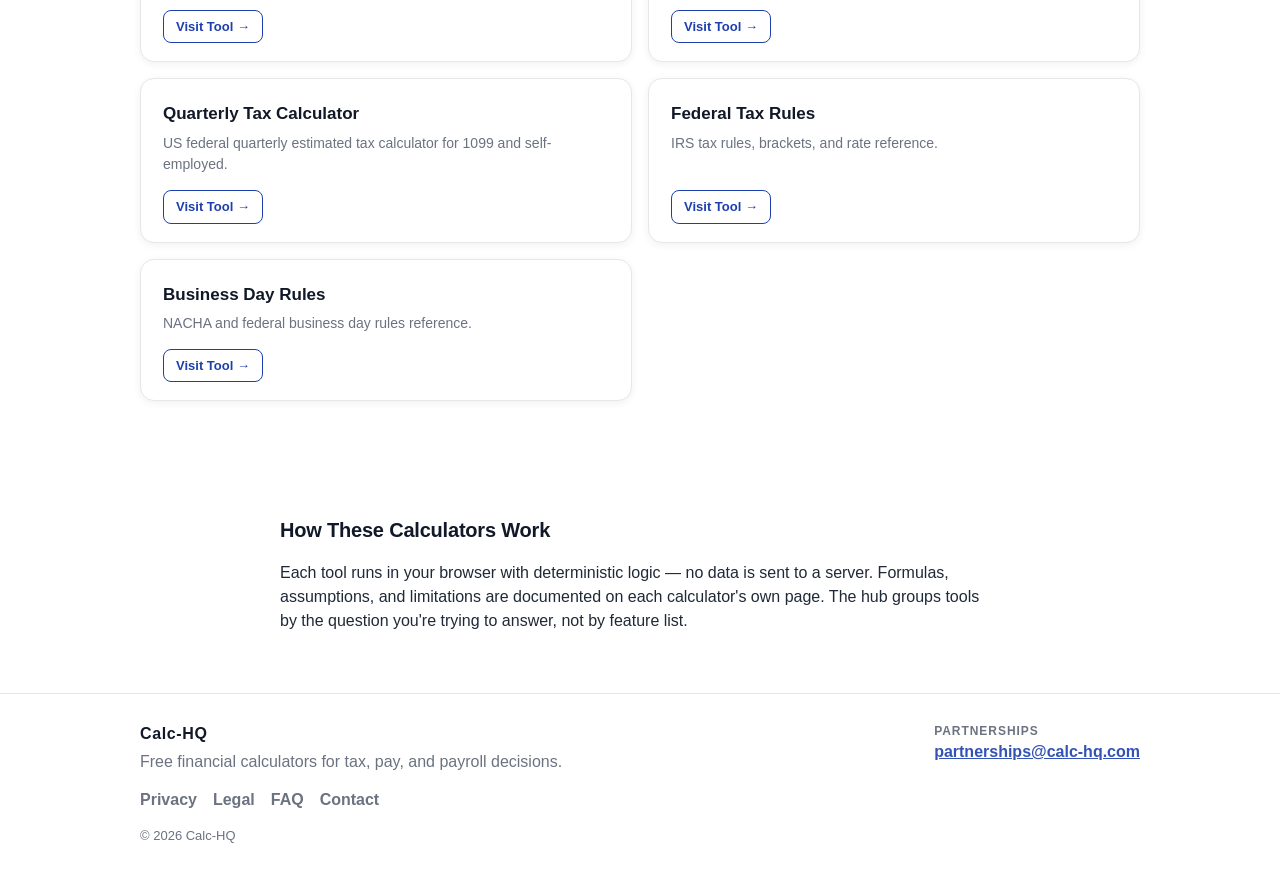
==== commit b0ab8de9: "P1 authority alignment: taxonomy, schema, methodology, about, filter, SITE_CONFIG, footer, 404 fix, " ====
--- a/index.html
+++ b/index.html
@@ -3,8 +3,8 @@
 <head>
   <meta charset="utf-8" />
   <meta name="viewport" content="width=device-width, initial-scale=1" />
-  <title>Calc-HQ | Calc-HQ.com</title>
-  <meta name="description" content="Authority hub for the Calc-HQ calculator network." />
+  <title>Calc-HQ | Free Financial Calculators for Tax, Pay &amp; Payroll</title>
+  <meta name="description" content="Free calculators for take-home pay, tax estimates, payroll timing, and self-employment income. No accounts. No data stored. Answers in seconds." />
   <link rel="canonical" href="https://calc-hq.com/" />
   <meta name="robots" content="index, follow" />
   <meta property="og:type" content="website" />
@@ -15,12 +15,74 @@
   <link rel="icon" href="assets/favicon.svg" type="image/svg+xml" />
   <link rel="stylesheet" href="assets/styles.css" />
   <script async src="https://pagead2.googlesyndication.com/pagead/js/adsbygoogle.js?client=ca-pub-7744853829365165" crossorigin="anonymous"></script>
+  <script type="application/ld+json">
+  {
+    "@context": "https://schema.org",
+    "@graph": [
+      {
+        "@type": "Organization",
+        "@id": "https://calc-hq.com/#organization",
+        "name": "Calc-HQ",
+        "url": "https://calc-hq.com",
+        "contactPoint": {
+          "@type": "ContactPoint",
+          "email": "partnerships@calc-hq.com",
+          "contactType": "customer support"
+        }
+      },
+      {
+        "@type": "WebSite",
+        "@id": "https://calc-hq.com/#website",
+        "url": "https://calc-hq.com",
+        "name": "Calc-HQ",
+        "description": "Free financial calculators for tax, pay, and payroll decisions.",
+        "publisher": { "@id": "https://calc-hq.com/#organization" }
+      },
+      {
+        "@type": "CollectionPage",
+        "@id": "https://calc-hq.com/#collectionpage",
+        "url": "https://calc-hq.com/",
+        "name": "Calc-HQ Financial Calculator Network",
+        "description": "Free calculators for take-home pay, tax estimates, payroll timing, and self-employment income.",
+        "isPartOf": { "@id": "https://calc-hq.com/#website" },
+        "publisher": { "@id": "https://calc-hq.com/#organization" },
+        "mainEntity": {
+          "@type": "ItemList",
+          "name": "Calc-HQ Calculator Network",
+          "itemListElement": [
+            { "@type": "ListItem", "position": 1,  "name": "BizDayChecker",                 "url": "https://bizdaychecker.com" },
+            { "@type": "ListItem", "position": 2,  "name": "Bank Cutoff Checker",           "url": "https://bankcutoffchecker.com" },
+            { "@type": "ListItem", "position": 3,  "name": "Payroll Date Checker",          "url": "https://payrolldatechecker.com" },
+            { "@type": "ListItem", "position": 4,  "name": "After-Tax Salary Calculator",   "url": "https://aftertaxsalarycalc.com" },
+            { "@type": "ListItem", "position": 5,  "name": "Bonus Tax Calculator",          "url": "https://bonustaxcalc.com" },
+            { "@type": "ListItem", "position": 6,  "name": "Take Home Salary Calculator",   "url": "https://takehomesalarycalc.com" },
+            { "@type": "ListItem", "position": 7,  "name": "Total Compensation Calculator", "url": "https://totalcompcalc.com" },
+            { "@type": "ListItem", "position": 8,  "name": "Overtime Pay Calculator",       "url": "https://overtimepaycalc.com" },
+            { "@type": "ListItem", "position": 9,  "name": "Salary vs Inflation Calculator", "url": "https://salaryvsinflation.com" },
+            { "@type": "ListItem", "position": 10, "name": "Hourly to Salary Calculator",   "url": "https://hourly2salarycalc.com" },
+            { "@type": "ListItem", "position": 11, "name": "Freelance Income Calculator",   "url": "https://freelanceincomecalc.com" },
+            { "@type": "ListItem", "position": 12, "name": "1099 vs W-2 Calculator",        "url": "https://1099vsw2calc.com" },
+            { "@type": "ListItem", "position": 13, "name": "Quarterly Tax Calculator",      "url": "https://quarterlytaxcalc.com" },
+            { "@type": "ListItem", "position": 14, "name": "Federal Tax Rules",             "url": "https://federaltaxrules.com" },
+            { "@type": "ListItem", "position": 15, "name": "Business Day Rules",            "url": "https://businessdayrules.com" }
+          ]
+        }
+      },
+      {
+        "@type": "BreadcrumbList",
+        "itemListElement": [
+          { "@type": "ListItem", "position": 1, "name": "Home", "item": "https://calc-hq.com/" }
+        ]
+      }
+    ]
+  }
+  </script>
 </head>
 <body>
   <a class="skip-link" href="#main">Skip to content</a>
   <header class="site-header">
     <div class="container header-inner">
-      <a class="brand" href="index.html">CALC‑HQ</a>
+      <a class="brand" href="index.html">CALC-HQ</a>
       <nav class="nav" aria-label="Primary">
         <button class="nav-toggle" aria-expanded="false" aria-controls="nav-menu">Menu</button>
         <ul id="nav-menu" class="nav-list">
@@ -86,6 +148,11 @@
         <span class="decision-a">Project gross freelance income from your hourly rate and schedule. → FreelanceIncomeCalc</span>
       </a>
 
+      <a class="decision-card" href="https://payrolldatechecker.com" target="_blank" rel="noopener">
+        <span class="decision-q">When does my paycheck actually arrive?</span>
+        <span class="decision-a">Find the exact business-day deposit date after accounting for holidays and ACH lead time. → PayrollDateChecker</span>
+      </a>
+
     </div>
   </div>
 </section>
@@ -126,7 +193,7 @@
         <div class="flow-num">4</div>
         <div class="flow-label">Timing</div>
         <p>When the money actually arrives. Weekends, holidays, and bank cutoff times all add delays.</p>
-        <a href="http://businessdayrules.com" target="_blank" rel="noopener">Why payments get delayed →</a>
+        <a href="https://businessdayrules.com" target="_blank" rel="noopener">Why payments get delayed →</a>
       </div>
 
     </div>
@@ -186,6 +253,11 @@
       <div class="scenario-row">
         <span class="scenario-if">If you're projecting freelance income</span>
         <a class="scenario-link" href="https://freelanceincomecalc.com" target="_blank" rel="noopener">FreelanceIncomeCalc →</a>
+      </div>
+
+      <div class="scenario-row">
+        <span class="scenario-if">If you need to know your exact direct deposit date</span>
+        <a class="scenario-link" href="https://payrolldatechecker.com" target="_blank" rel="noopener">Payroll Date Checker →</a>
       </div>
 
     </div>
@@ -202,10 +274,11 @@
       <label class="filter-label" for="categoryFilter">Section</label>
       <select id="categoryFilter" class="filter-select" data-tool-filter>
         <option value="all">All</option>
-        <option value="income">Income</option>
-        <option value="tax">Tax</option>
-        <option value="banking">Banking</option>
-        <option value="business-days">Business Days</option>
+        <option value="payroll-timing">Payroll Timing</option>
+        <option value="tax-income">Tax &amp; Income</option>
+        <option value="compensation">Compensation</option>
+        <option value="self-employed">Self-Employed</option>
+        <option value="reference">Reference</option>
       </select>
     </div>
     <div class="card-grid" data-tool-grid></div>
@@ -225,8 +298,8 @@
     <div class="container footer-inner">
       <div class="footer-top">
         <div>
-          <div class="footer-title">Calc‑HQ</div>
-          <div class="footer-sub">Focused financial & operational utilities.</div>
+          <div class="footer-title">Calc-HQ</div>
+          <div class="footer-sub">Free financial calculators for tax, pay, and payroll decisions.</div>
         </div>
         <div class="footer-contact">
           <div class="footer-label">Partnerships</div>
@@ -239,12 +312,19 @@
         <a href="faq.html">FAQ</a>
         <a href="contact.html">Contact</a>
       </div>
-      <div class="footer-bottom">© 2026 Calc‑HQ</div>
+      <div class="footer-bottom">© 2026 Calc-HQ</div>
     </div>
   </footer>
 
+  <script>
+  window.SITE_CONFIG = {
+    ADS_ACTIVE: false,
+    AD_SLOT_TOP: "",
+    AD_SLOT_BOTTOM: ""
+  };
+  </script>
   <script src="network.js" defer></script>
-<script src="assets/ads.js" defer></script>
+  <script src="assets/ads.js" defer></script>
   <script src="assets/app.js" defer></script>
 </body>
 </html>
--- a/assets/styles.css
+++ b/assets/styles.css
@@ -136,3 +136,12 @@
 @media (max-width:480px){
   .category-grid{grid-template-columns:1fr}
 }
+
+/* Mailto links in footer — visible underline */
+.site-footer a[href^="mailto:"] {
+  text-decoration: underline;
+  opacity: 0.9;
+}
+.site-footer a[href^="mailto:"]:hover {
+  opacity: 1;
+}
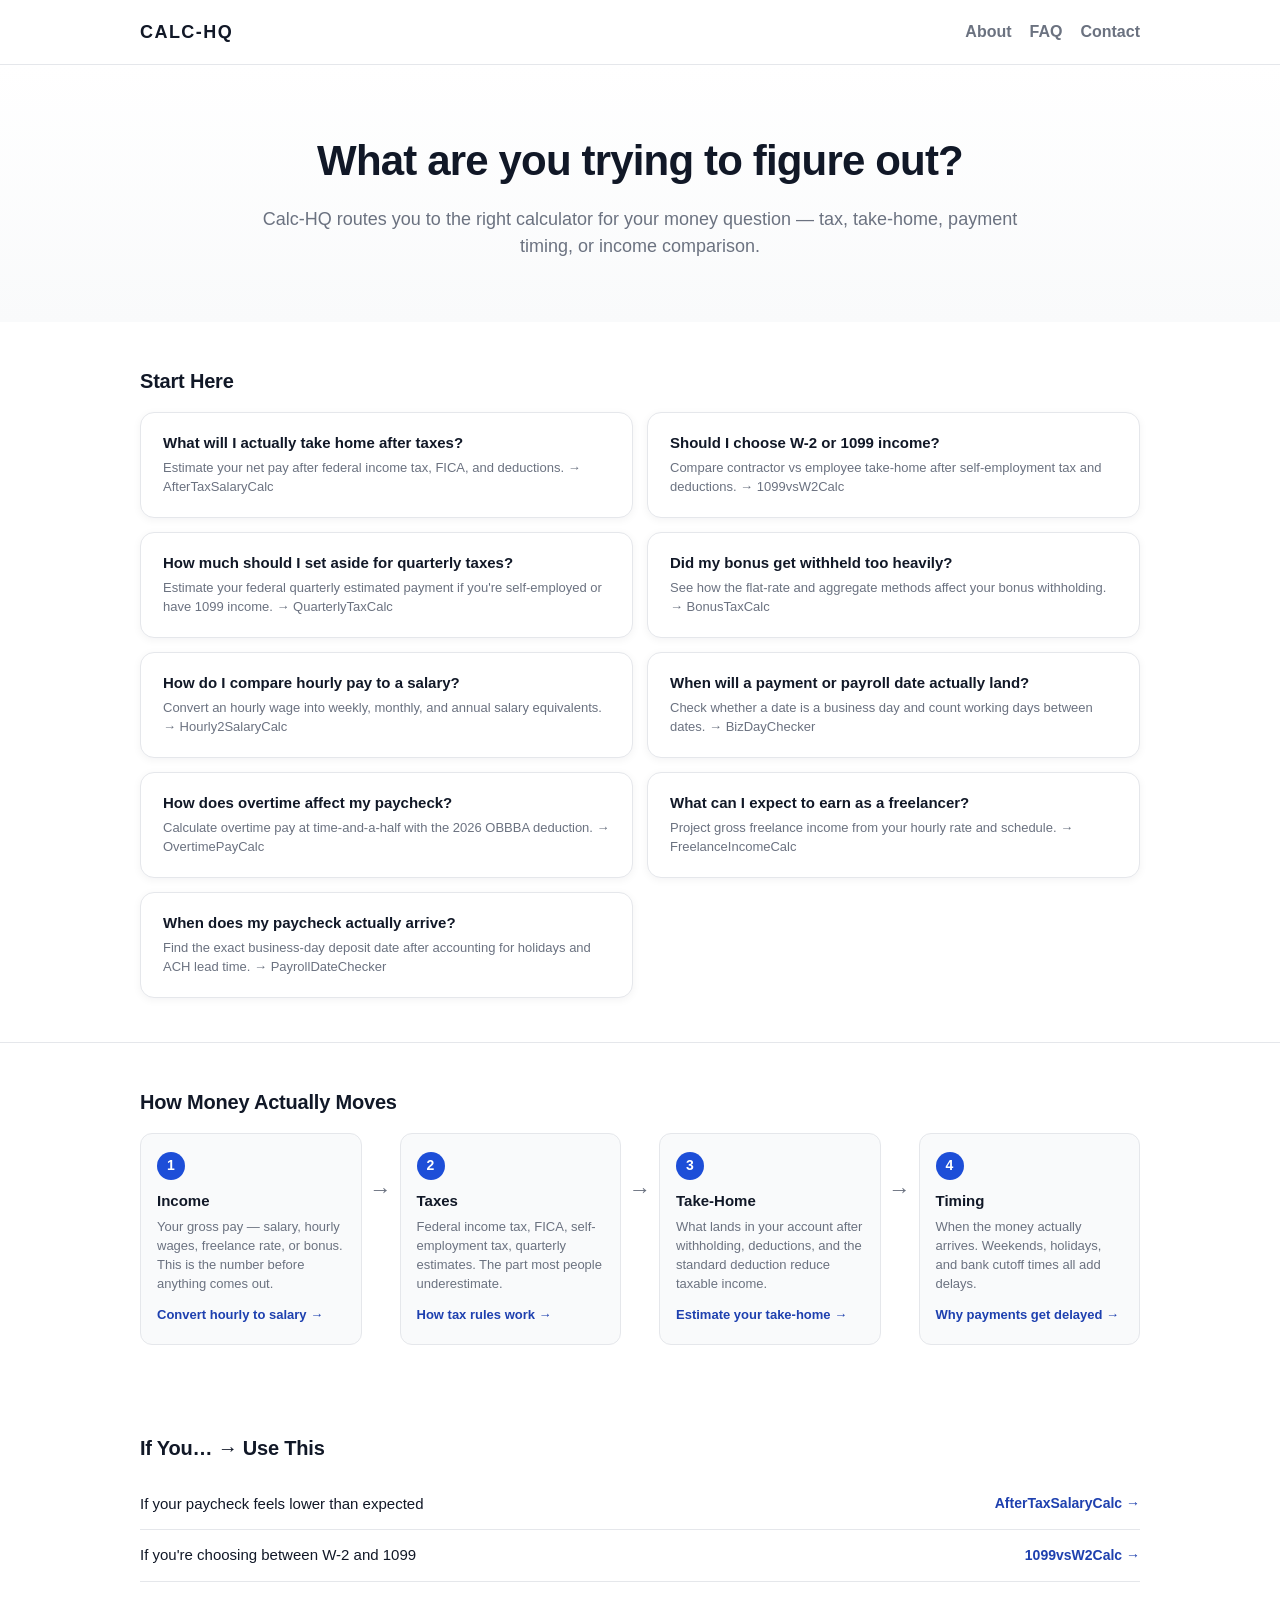
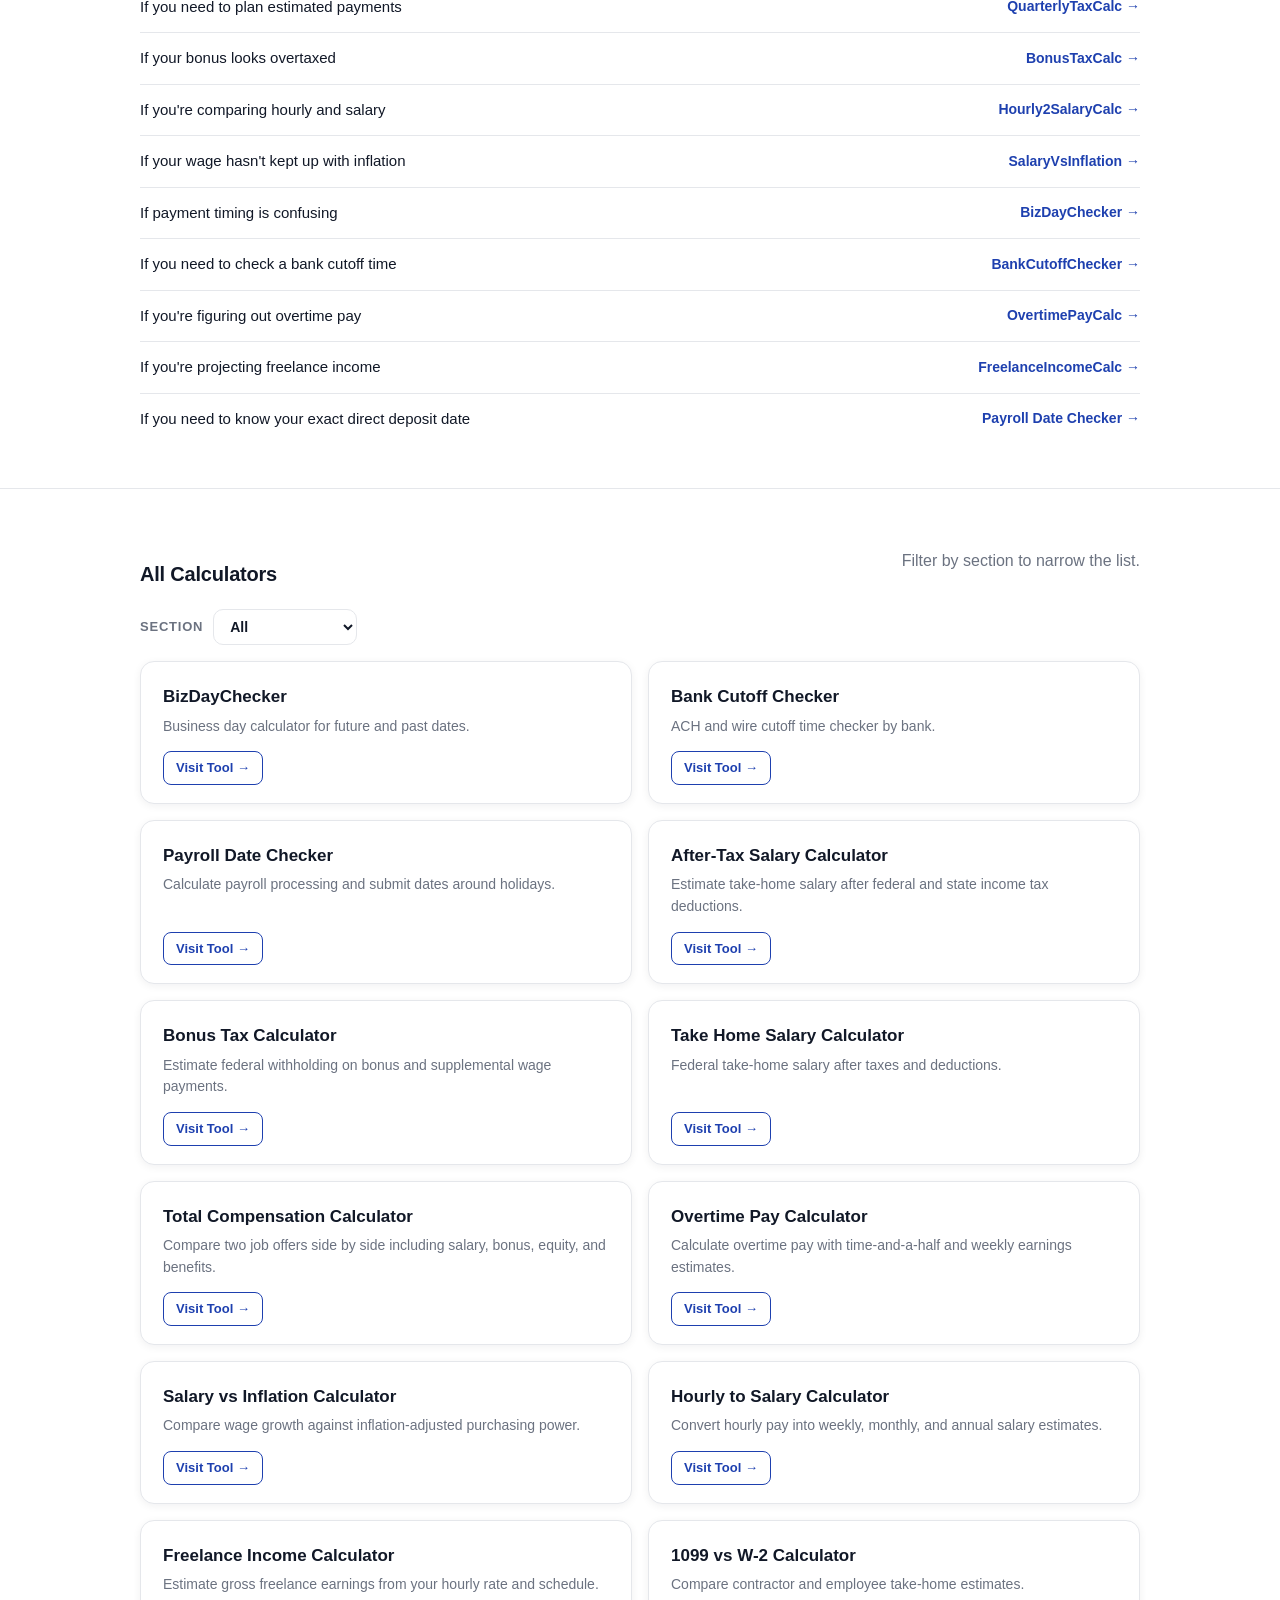
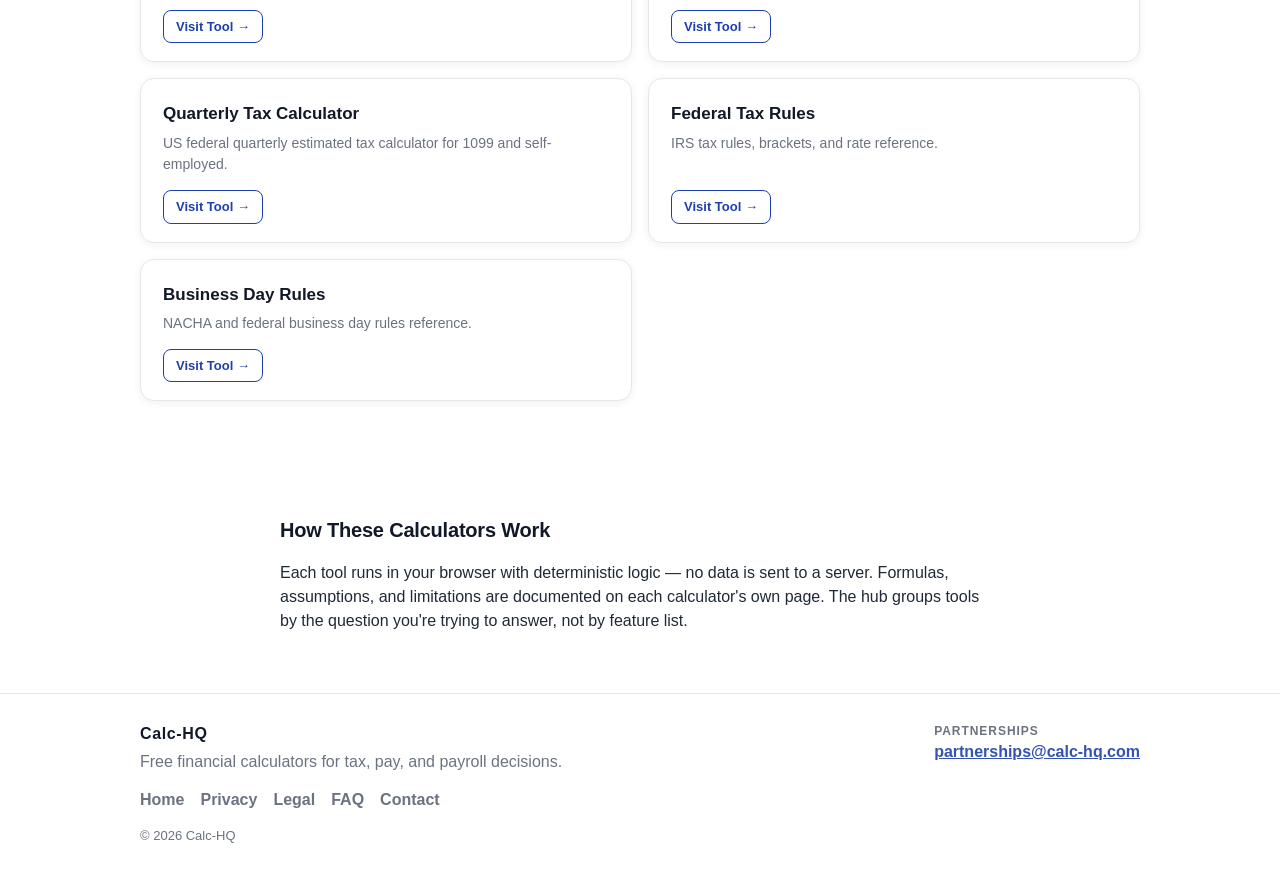
==== commit 42973b11: "Nav patch: add Home link to footer navigation on all pages" ====
--- a/index.html
+++ b/index.html
@@ -307,6 +307,7 @@
         </div>
       </div>
       <div class="footer-links">
+        <a href="https://calc-hq.com/">Home</a>
         <a href="privacy.html">Privacy</a>
         <a href="legal.html">Legal</a>
         <a href="faq.html">FAQ</a>
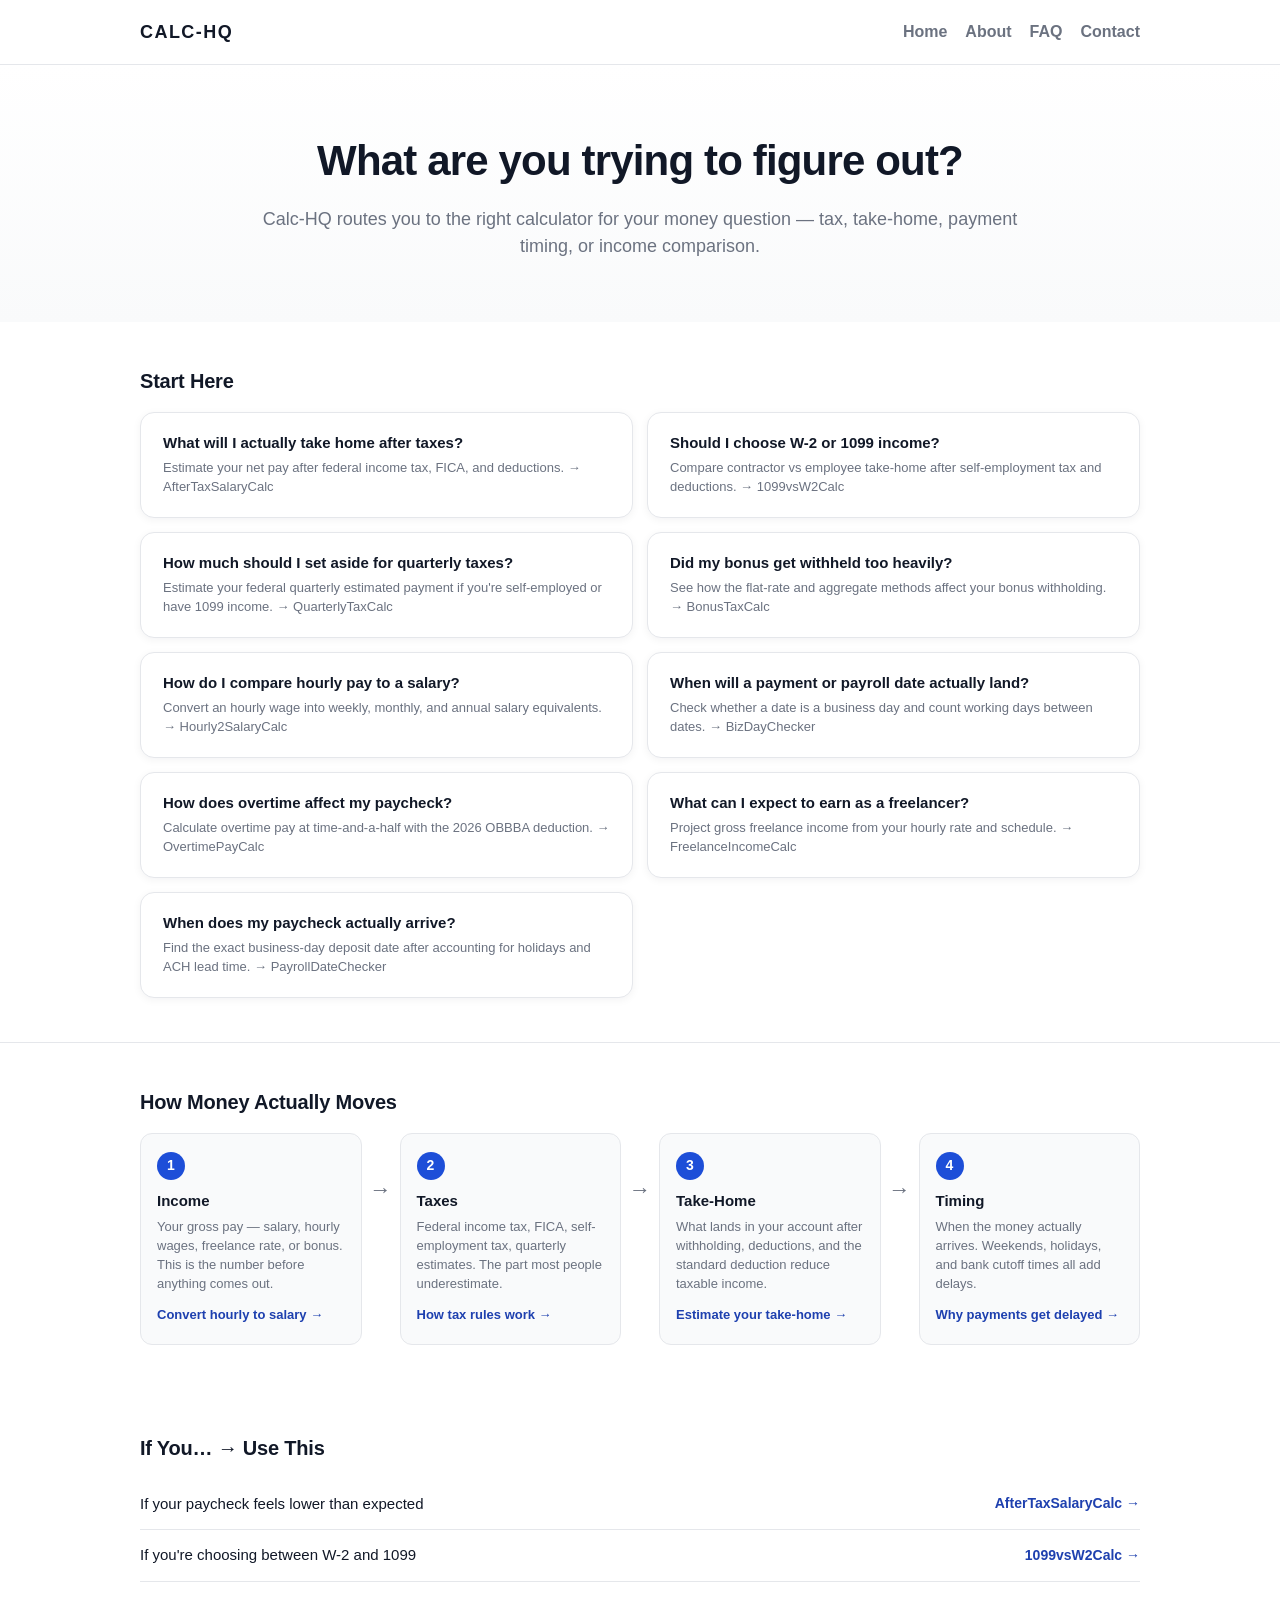
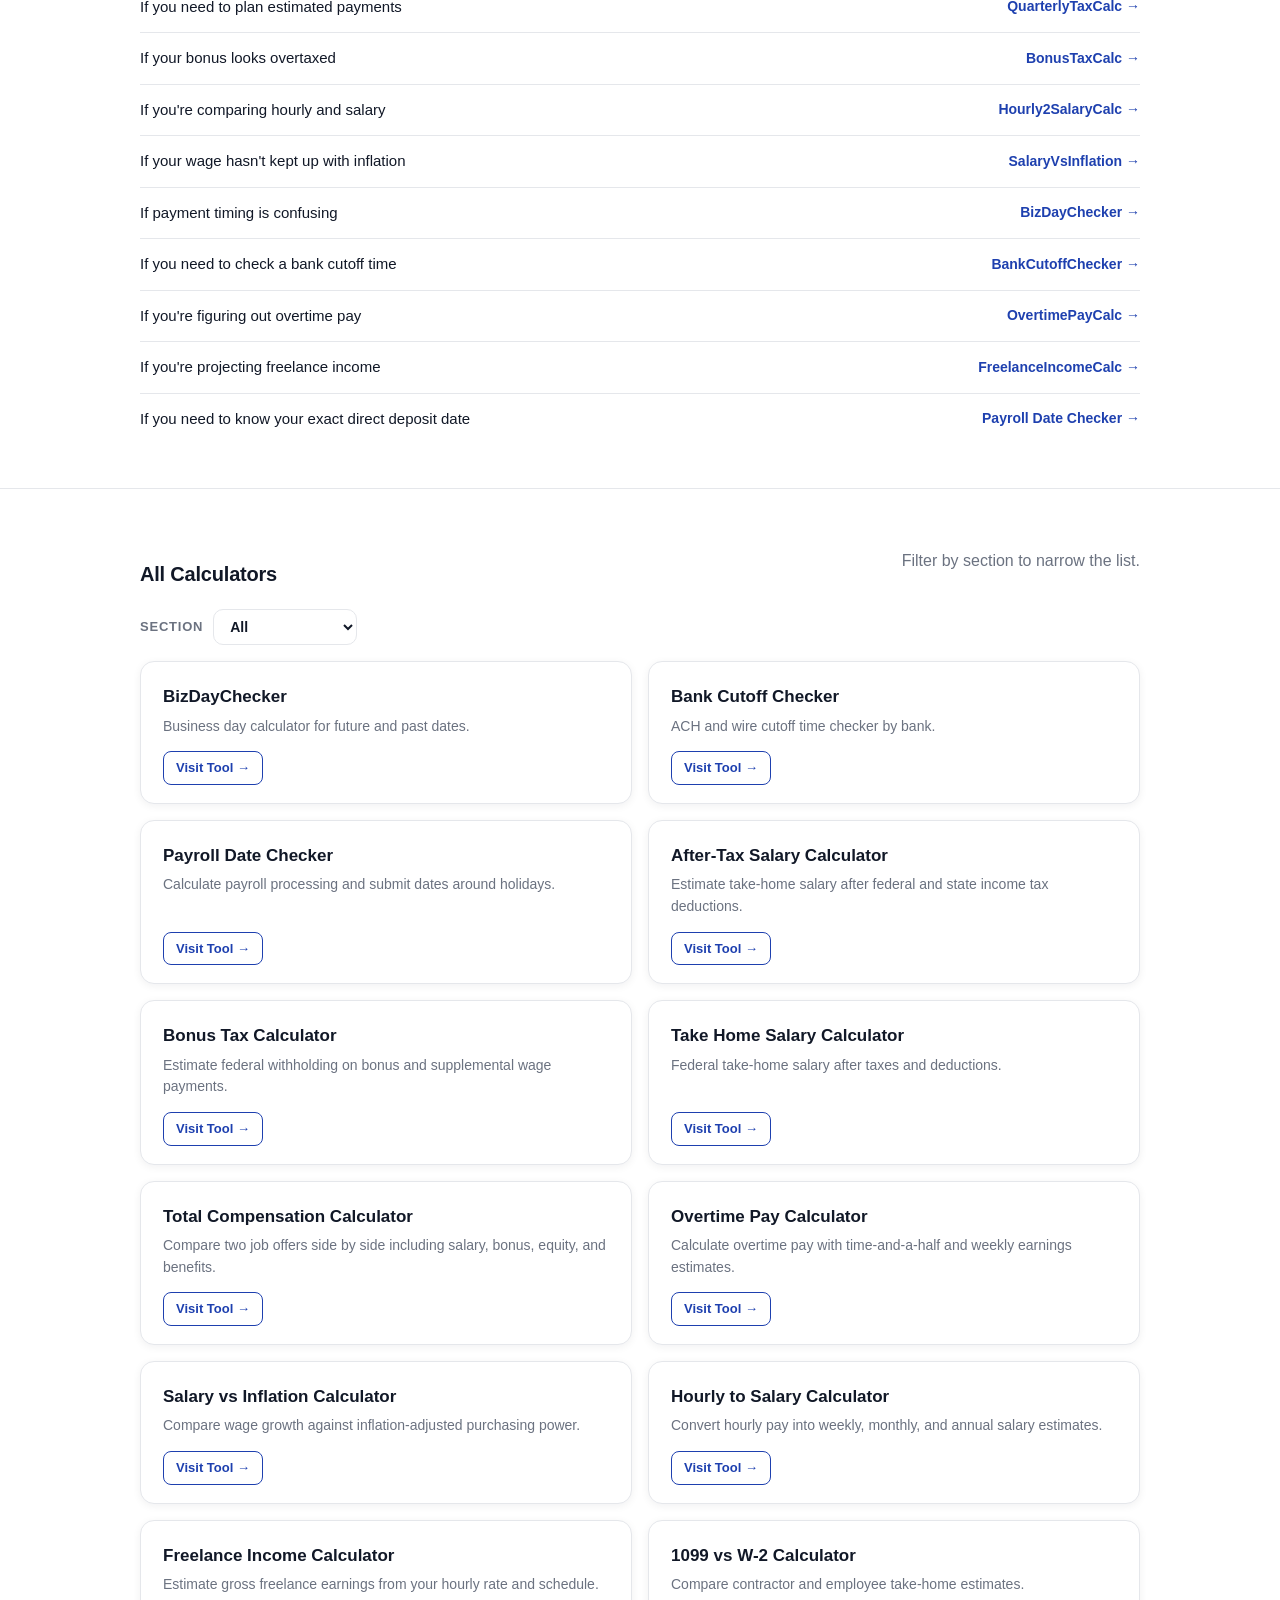
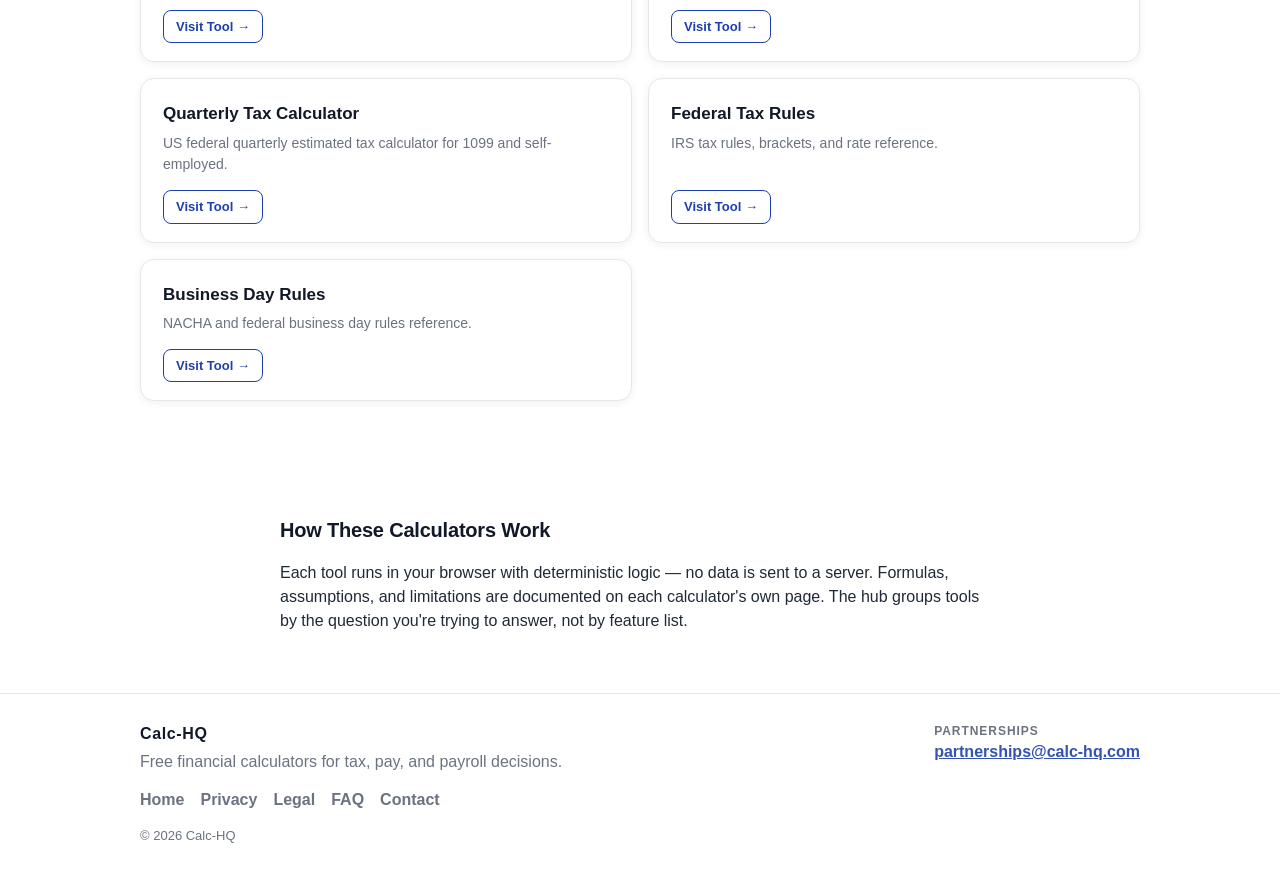
==== commit c633a94d: "Nav patch: add Home link to mobile menu navigation on all pages" ====
--- a/index.html
+++ b/index.html
@@ -86,6 +86,7 @@
       <nav class="nav" aria-label="Primary">
         <button class="nav-toggle" aria-expanded="false" aria-controls="nav-menu">Menu</button>
         <ul id="nav-menu" class="nav-list">
+          <li><a href="https://calc-hq.com/">Home</a></li>
           <li><a href="about.html">About</a></li>
           <li><a href="faq.html">FAQ</a></li>
           <li><a href="contact.html">Contact</a></li>
